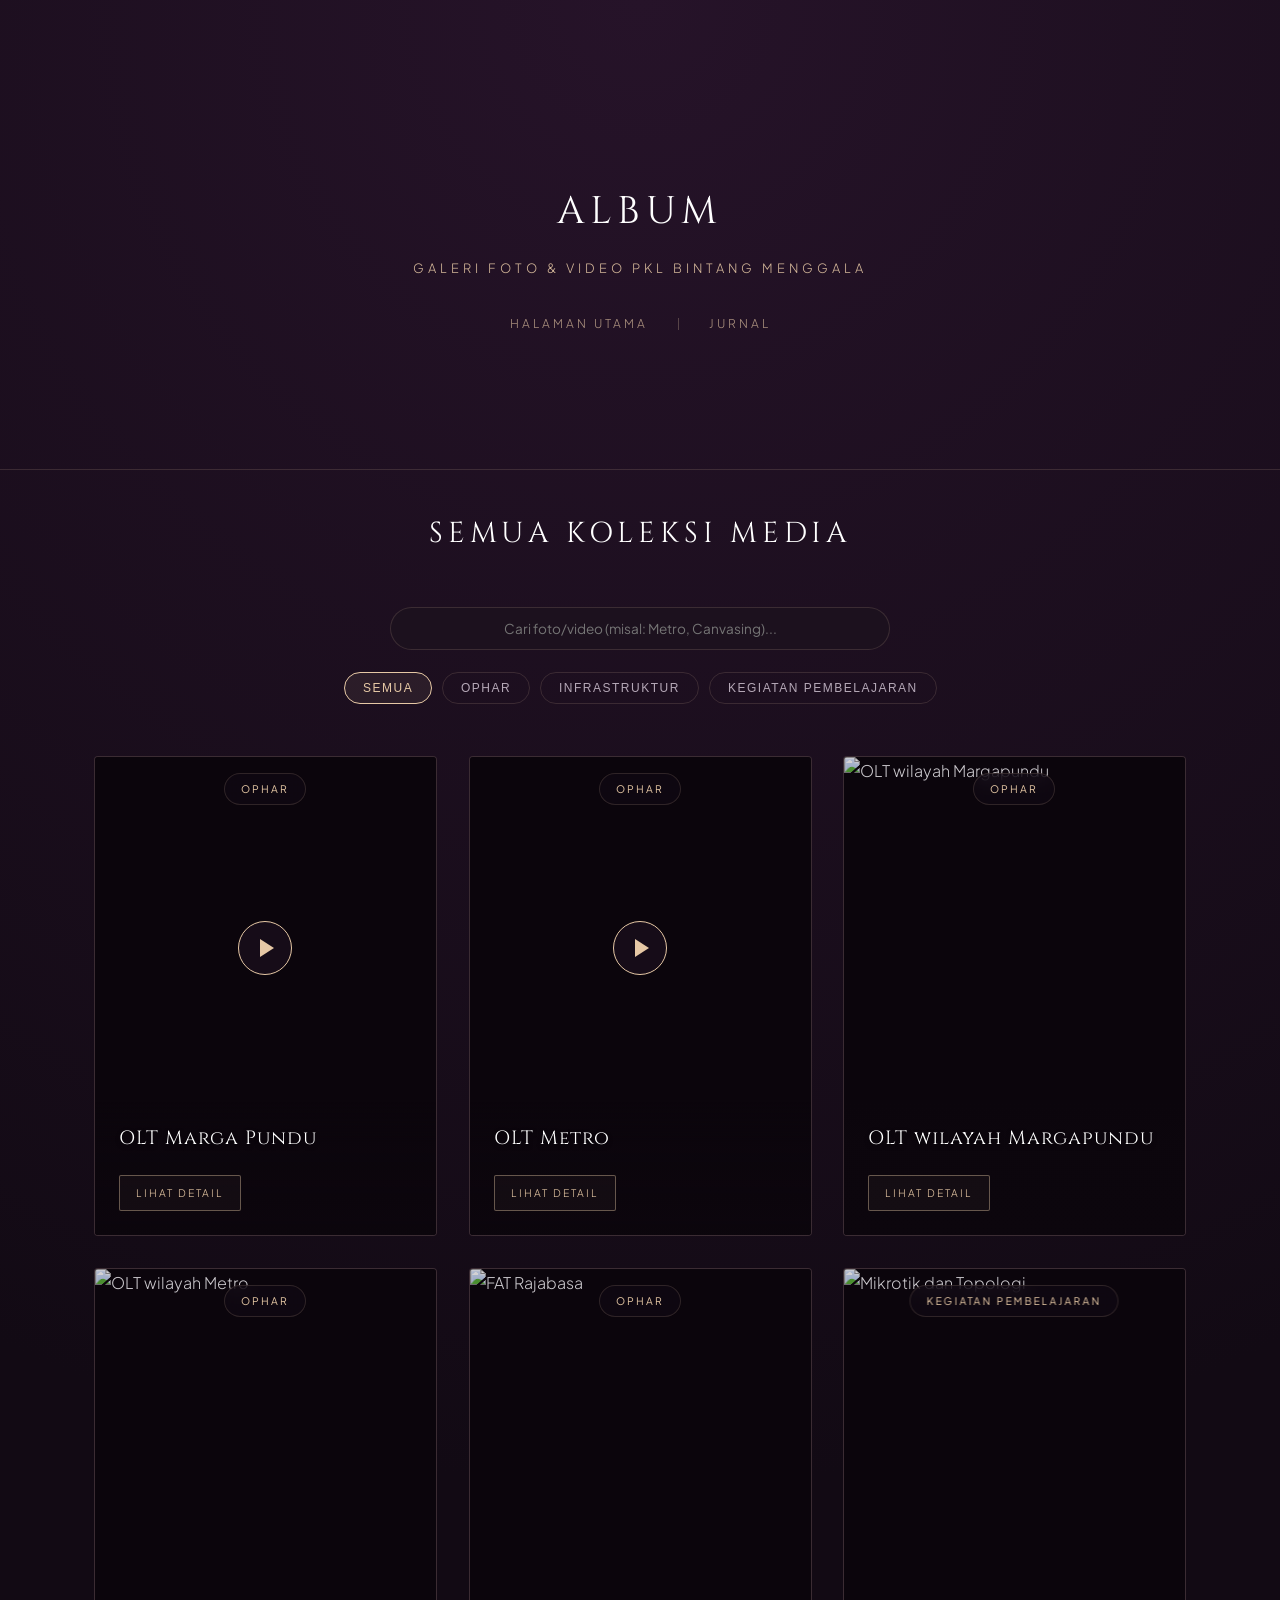
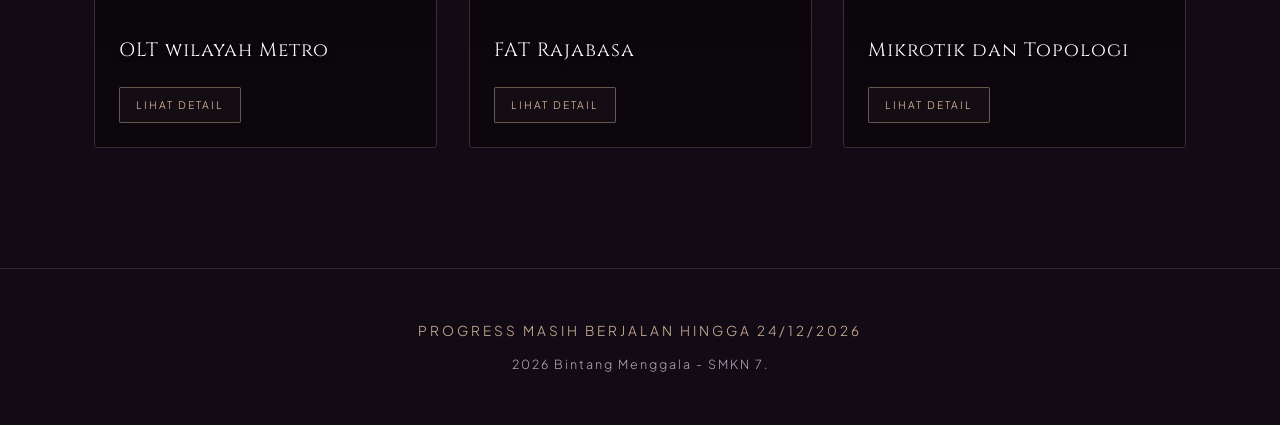
==== album.html @ e7d571f0 "Add files via upload" ====
<!DOCTYPE html>
<html lang="id">
<head>
    <meta charset="UTF-8">
    <meta name="viewport" content="width=device-width, initial-scale=1.0">
    <title>Album Dokumentasi - PKL Bintang Menggala 2026</title>

    <link rel="preconnect" href="https://fonts.googleapis.com">
    <link rel="preconnect" href="https://fonts.gstatic.com" crossorigin>
    <link href="https://fonts.googleapis.com/css2?family=Cinzel:wght@400&family=Plus+Jakarta+Sans:wght@300;400&display=swap" rel="stylesheet">
    
    <link rel="stylesheet" href="css/min/base.min.css">
    <link rel="stylesheet" href="css/min/intro.min.css">
    <link rel="stylesheet" href="css/min/layout.min.css">
    <link rel="stylesheet" href="css/min/profile.min.css">
    <link rel="stylesheet" href="css/min/purpose.min.css">
    <link rel="stylesheet" href="css/min/gallery.min.css">
    <link rel="stylesheet" href="css/min/lightbox.min.css">
    <link rel="stylesheet" href="css/min/jurnal.min.css">
    
    <script src="page-init.js"></script>
</head>
<body>

    <header>
        <div class="container">
            <h1>ALBUM</h1>
            <p>Galeri Foto & Video PKL Bintang Menggala</p>
            
            <nav class="header-nav" aria-label="Navigasi utama">
                <a href="index.html" class="btn-nav">Halaman Utama</a>
                <span class="nav-divider" aria-hidden="true"></span>
                <a href="jurnal.html" class="btn-nav">Jurnal</a>
            </nav>
        </div>
    </header>

    <main class="container">
        <section class="gallery-section">
            <h2 class="section-title">Semua Koleksi Media</h2>

            <div class="gallery-controls">
                <div class="search-container">
                    <input type="text" id="search-input" class="search-input" placeholder="Cari foto/video (misal: Metro, Canvasing)...">
                </div>
                <div class="filter-buttons">
                    <button class="filter-btn active" data-filter="all">Semua</button>
                    <button class="filter-btn" data-filter="OPHAR">OPHAR</button>
                    <button class="filter-btn" data-filter="Infrastruktur">Infrastruktur</button>
                    <button class="filter-btn" data-filter="Kegiatan pembelajaran">Kegiatan pembelajaran</button>
                </div>
            </div>

            <div class="gallery-grid" id="album-grid"></div>
        </section>
    </main>

    <div id="lightbox" class="lightbox-overlay">
        <div class="lightbox-container">
            <span id="lightbox-close" class="lightbox-close">&times;</span>
            <img id="lightbox-img" class="lightbox-img" src="" alt="Fullscreen Image">
            <div class="lightbox-caption">
                <h3 id="lightbox-title"></h3>
                <p id="lightbox-desc"></p>
            </div>
        </div>
    </div>

    <footer>
        <p class="footer-progress">Progress masih berjalan hingga 24/12/2026</p>
        <p>2026 Bintang Menggala - SMKN 7.</p>
    </footer>

    <script src="data-album.js"></script>
    <script src="script.js"></script>
</body>
</html>
---- css/min/base.min.css ----
:root{--bg-dark:#120a14;--bg-card:#1c111e;--bg-card-hover:#241627;--accent-gold:#e6c8a5;--accent-gold-muted:rgba(230,200,165,0.4);--border-gold:rgba(230,200,165,0.15);--text-light:#f5f3f7;--text-muted:#b5a8b7;--ease-luxury:cubic-bezier(0.22,1,0.36,1);--ease-luxury-out:cubic-bezier(0.16,1,0.3,1);--dur-fast:0.45s;--dur-base:0.6s;--dur-slow:0.85s;--dur-detail:0.75s;--ease-detail:cubic-bezier(0.65,0,0.35,1)}*{margin:0;padding:0;box-sizing:border-box}@media (min-width:769px){body{cursor:url('data:image/svg+xml;utf8,<svg xmlns="http://www.w3.org/2000/svg" width="20" height="20" viewBox="0 0 20 20"><circle cx="10" cy="10" r="7" fill="none" stroke="%23e6c8a5" stroke-width="1.5"/></svg>') 10 10,auto}a,button,.card,.img-container,.audio-control,.lightbox-close,.filter-btn,.btn-nav{cursor:url('data:image/svg+xml;utf8,<svg xmlns="http://www.w3.org/2000/svg" width="26" height="26" viewBox="0 0 26 26"><circle cx="13" cy="13" r="10" fill="none" stroke="%23e6c8a5" stroke-width="2"/></svg>') 13 13,pointer !important}}html{background-color:var(--bg-dark)}body{font-family:'Plus Jakarta Sans',sans-serif;font-weight:300;background-color:var(--bg-dark);color:var(--text-light);line-height:1.7;overflow-x:hidden;background-image:radial-gradient(circle at 50% 0%,#261329 0%,var(--bg-dark) 70%);opacity:1;transition:opacity 0.48s var(--ease-luxury)}html.from-transition body{opacity:0}html.from-transition body.page-enter-active{opacity:1}body.page-exit{opacity:0;pointer-events:none}@media (prefers-reduced-motion:reduce){body{transition:none !important}html.from-transition body,html.from-transition body.page-enter-active,body.page-exit{opacity:1 !important;transition:none !important}}
---- css/min/intro.min.css ----
html.intro-done #intro-screen{display:none !important}#intro-screen{position:fixed;top:0;left:0;width:100vw;height:100vh;background-color:#0c060d;z-index:99999;display:flex;flex-direction:column;justify-content:center;align-items:center;text-align:center;transition:opacity 0.8s ease,visibility 0.8s ease;pointer-events:auto}#intro-screen.fade-out{opacity:0;visibility:hidden;pointer-events:none}.intro-title{font-family:'Cinzel',serif;font-weight:400;font-size:2.3rem;letter-spacing:8px;color:var(--text-light);text-transform:uppercase;margin-bottom:12px;background:linear-gradient(180deg,#ffffff 0%,var(--accent-gold) 100%);-webkit-background-clip:text;-webkit-text-fill-color:transparent}.intro-subtitle{font-size:0.8rem;letter-spacing:6px;color:var(--accent-gold);text-transform:uppercase;margin-bottom:40px;font-weight:300;opacity:0.85}.btn-enter{background:transparent;border:1px solid var(--accent-gold-muted);color:var(--text-light);padding:14px 40px;font-size:0.75rem;letter-spacing:4px;text-transform:uppercase;border-radius:2px;transition:border-color var(--dur-base) var(--ease-luxury),background-color var(--dur-base) var(--ease-luxury),letter-spacing var(--dur-slow) var(--ease-luxury);outline:none;font-weight:300}.btn-enter:hover{border-color:var(--accent-gold);background:rgba(230,200,165,0.08);letter-spacing:5px}@media (max-width:768px){.intro-title{font-size:1.6rem;letter-spacing:4px}}
---- css/min/layout.min.css ----
.container{max-width:1140px;margin:0 auto;padding:0 24px}header{position:relative;overflow:hidden;isolation:isolate;display:flex;flex-direction:column;justify-content:center;align-items:center;padding:100px 0 50px;text-align:center;border-bottom:1px solid var(--border-gold)}@media (min-width:769px){header{min-height:470px}}@media (max-width:768px){header{min-height:380px}}header > .container{position:relative;z-index:2}.header-slideshow{position:absolute;inset:0;z-index:0;overflow:hidden;background-color:var(--bg-dark)}.header-slideshow::after{content:"";position:absolute;inset:0;z-index:1;background:linear-gradient(180deg,rgba(18,10,20,0.55) 0%,rgba(18,10,20,0.82) 100%)}.header-slide{position:absolute;inset:0;background-size:cover;background-position:center;background-repeat:no-repeat;opacity:0;will-change:opacity;animation:headerSlideFade 15s infinite;animation-timing-function:var(--ease-luxury)}.header-slide:nth-child(1){background-image:url("https://res.cloudinary.com/buklippb/image/upload/f_auto,q_auto,dpr_auto,w_800/v1785565341/IMG_20260801_131647_jsdqy0.jpg");background-position:center 25%;animation-delay:0s}.header-slide:nth-child(2){background-image:url("https://res.cloudinary.com/buklippb/image/upload/f_auto,q_auto,dpr_auto,w_800/v1785565337/IMG_20260801_131805_jjsknk.jpg");background-position:center 62%;animation-delay:5s}.header-slide:nth-child(3){background-image:url("https://res.cloudinary.com/buklippb/image/upload/f_auto,q_auto,dpr_auto,w_800/v1785565339/IMG_20260801_131730_ayhxe6.jpg");background-position:center 42%;animation-delay:10s}@media (min-width:769px){.header-slide:nth-child(1){background-image:url("https://res.cloudinary.com/buklippb/image/upload/f_auto,q_auto,dpr_auto,w_1920/v1785565341/IMG_20260801_131647_jsdqy0.jpg")}.header-slide:nth-child(2){background-image:url("https://res.cloudinary.com/buklippb/image/upload/f_auto,q_auto,dpr_auto,w_1920/v1785565337/IMG_20260801_131805_jjsknk.jpg")}.header-slide:nth-child(3){background-image:url("https://res.cloudinary.com/buklippb/image/upload/f_auto,q_auto,dpr_auto,w_1920/v1785565339/IMG_20260801_131730_ayhxe6.jpg")}}@keyframes headerSlideFade{0%{opacity:0}8%{opacity:1}30%{opacity:1}38%{opacity:0}100%{opacity:0}}@media (prefers-reduced-motion:reduce){.header-slide{animation:none;opacity:0}.header-slide:nth-child(1){opacity:1}}header h1{font-family:'Cinzel',serif;font-weight:400;font-size:2.4rem;letter-spacing:6px;color:#ffffff}header p{color:var(--accent-gold);letter-spacing:4px;font-size:0.8rem;margin-top:14px;text-transform:uppercase;font-weight:300;opacity:0.9}.header-nav{display:flex;justify-content:center;align-items:center;gap:0;margin-top:28px;flex-wrap:nowrap}.nav-divider{display:block;width:1px;height:12px;background:var(--accent-gold);opacity:0.28;margin:0 28px;flex-shrink:0}.btn-nav{display:inline-flex;align-items:center;justify-content:center;color:var(--accent-gold);border:none;background:transparent;padding:6px 2px;border-radius:0;text-decoration:none;font-size:0.75rem;letter-spacing:3px;text-transform:uppercase;font-weight:300;opacity:0.7;transition:opacity var(--dur-base) var(--ease-luxury),letter-spacing var(--dur-slow) var(--ease-luxury),color var(--dur-base) var(--ease-luxury);box-shadow:none;backdrop-filter:none}.btn-nav:hover,.btn-nav:focus-visible{opacity:1;letter-spacing:3.5px;color:var(--accent-gold);background:transparent;box-shadow:none;transform:none}footer{text-align:center;padding:50px 0;border-top:1px solid var(--border-gold);color:var(--text-muted);font-size:0.78rem;letter-spacing:2px;font-weight:300}.footer-progress{color:var(--accent-gold);font-size:0.85rem;letter-spacing:3px;text-transform:uppercase;margin-bottom:12px;opacity:0.9}@media (max-width:768px){header h1{font-size:1.8rem}.header-nav{flex-wrap:wrap;row-gap:14px}.nav-divider{margin:0 18px;height:11px}.btn-nav{letter-spacing:2.5px;font-size:0.72rem}}
---- css/min/profile.min.css ----
.profile-section{padding:90px 0 40px}.profile-card{max-width:900px;margin:0 auto}.profile-card::before{content:'';display:block;width:40px;height:1px;background:var(--accent-gold);margin-bottom:26px}.profile-card h2{font-family:'Cinzel',serif;font-weight:400;color:var(--accent-gold);margin-bottom:22px;font-size:1.05rem;letter-spacing:4px;text-transform:uppercase;text-align:left}.profile-card p{font-size:0.95rem;color:var(--text-light);line-height:1.9;font-weight:300;text-align:left;max-width:700px;margin:0}.info-grid{display:grid;grid-template-columns:repeat(3,1fr);gap:0;margin-top:60px;text-align:left;align-items:start}.info-item{padding:0 36px;border-left:1px solid var(--border-gold)}.info-item:first-child{padding-left:0;border-left:none}.info-item h4{color:var(--text-muted);font-size:0.68rem;text-transform:uppercase;letter-spacing:2.5px;font-weight:400;margin-bottom:10px;opacity:0.85}.info-item p{color:#ffffff;font-weight:300;font-size:0.92rem;line-height:1.55;letter-spacing:0.2px}@media (max-width:768px){.profile-card{padding:0}.profile-section{padding:60px 0 30px}.info-grid{grid-template-columns:1fr;gap:26px;margin-top:44px}.info-item{padding:24px 0 0;border-left:none;border-top:1px solid var(--border-gold)}.info-item:first-child{padding-top:0;border-top:none}}
---- css/min/purpose.min.css ----
.purpose-section{padding:20px 0 90px}.purpose-cinematic{display:flex;flex-direction:column;gap:0;max-width:820px;margin:0 auto}.purpose-block{display:grid;grid-template-columns:72px 1fr;gap:28px;padding:46px 0;opacity:0;transform:translateY(18px);transition:opacity var(--dur-slow) var(--ease-luxury),transform var(--dur-slow) var(--ease-luxury)}.purpose-block:last-child{padding-bottom:8px}.purpose-block.is-visible{opacity:1;transform:translateY(0)}.purpose-block:nth-child(2).is-visible{transition-delay:0.12s}.purpose-meta{display:flex;flex-direction:column;align-items:flex-start;gap:14px;padding-top:6px}.purpose-label{font-family:'Cinzel',serif;font-size:0.72rem;letter-spacing:3px;color:var(--accent-gold);opacity:0.7;font-weight:400}.purpose-line{flex:1;width:1px;min-height:28px;background:linear-gradient(180deg,var(--accent-gold-muted) 0%,transparent 100%)}.purpose-body{display:flex;flex-wrap:wrap;align-items:center;justify-content:space-between;column-gap:24px}.purpose-heading{flex:1 1 auto;font-family:'Cinzel',serif;font-weight:400;font-size:1.35rem;letter-spacing:3px;text-transform:uppercase;color:var(--accent-gold);margin:0;line-height:1.35;text-align:left}.purpose-detail{order:2;flex-shrink:0;display:inline-flex;align-items:center;gap:10px;background:transparent;border:none;padding:0;margin:0;font-family:inherit;font-size:0.65rem;letter-spacing:2.5px;text-transform:uppercase;color:var(--accent-gold);opacity:0.55;cursor:pointer;outline:none;transition:opacity var(--dur-base) var(--ease-luxury),letter-spacing var(--dur-slow) var(--ease-luxury)}.purpose-detail:hover,.purpose-detail:focus-visible{opacity:0.95;letter-spacing:3px}.purpose-detail-icon{display:inline-block;width:10px;height:10px;border-right:1px solid var(--accent-gold);border-bottom:1px solid var(--accent-gold);transform:rotate(45deg);transition:transform var(--dur-base) var(--ease-luxury);margin-top:-3px}.purpose-block.is-open .purpose-detail{opacity:0.85}.purpose-block.is-open .purpose-detail-icon{transform:rotate(-135deg);margin-top:2px}.purpose-content{flex-basis:100%;order:3;display:grid;grid-template-rows:0fr;opacity:0;margin-top:0;transition:grid-template-rows var(--dur-detail) var(--ease-detail),opacity var(--dur-detail) var(--ease-detail),margin-top var(--dur-detail) var(--ease-detail)}.purpose-content > *{overflow:hidden}.purpose-block.is-open .purpose-content{grid-template-rows:1fr;opacity:1;margin-top:22px}.purpose-list{list-style:none;display:flex;flex-direction:column;gap:22px}.purpose-list li{display:grid;grid-template-columns:36px 1fr;gap:16px;align-items:start}.purpose-num{font-family:'Cinzel',serif;font-size:0.78rem;letter-spacing:1px;color:var(--accent-gold);opacity:0.55;padding-top:3px;font-weight:400}.purpose-list p{font-size:0.92rem;color:var(--text-light);line-height:1.8;font-weight:300;margin:0;text-align:left}@media (max-width:600px){.purpose-block{grid-template-columns:48px 1fr;gap:18px;padding:38px 0}.purpose-heading{font-size:1.15rem;letter-spacing:2px}.purpose-body{column-gap:14px}.purpose-list li{grid-template-columns:28px 1fr;gap:12px}.purpose-num{font-size:0.7rem}.purpose-list p{font-size:0.88rem}}
---- css/min/gallery.min.css ----
/* Gallery Controls & Search */
.gallery-controls {
    display: flex;
    flex-direction: column;
    align-items: center;
    gap: 22px;
    margin-bottom: 52px;
}

.search-container {
    width: 100%;
    max-width: 500px;
}

.search-input {
    width: 100%;
    padding: 12px 20px;
    background: var(--bg-card);
    border: 1px solid var(--border-gold);
    border-radius: 30px;
    color: var(--text-light);
    font-family: inherit;
    font-size: 0.85rem;
    outline: none;
    transition: border-color var(--dur-base) var(--ease-luxury), box-shadow var(--dur-base) var(--ease-luxury);
    text-align: center;
}

.search-input:focus {
    border-color: var(--accent-gold);
    box-shadow: 0 0 15px rgba(230, 200, 165, 0.2);
}

.filter-buttons {
    display: flex;
    flex-wrap: wrap;
    justify-content: center;
    gap: 10px;
}

.filter-btn {
    background: transparent;
    border: 1px solid var(--border-gold);
    color: var(--text-muted);
    padding: 8px 18px;
    border-radius: 20px;
    font-size: 0.75rem;
    letter-spacing: 1.5px;
    text-transform: uppercase;
    transition: border-color var(--dur-fast) var(--ease-luxury), color var(--dur-fast) var(--ease-luxury), background-color var(--dur-fast) var(--ease-luxury), transform var(--dur-fast) var(--ease-luxury);
    outline: none;
    will-change: transform;
}

.filter-btn:hover, .filter-btn.active {
    border-color: var(--accent-gold);
    color: var(--accent-gold);
    background: rgba(230, 200, 165, 0.08);
}

/* Disney 12: Squash & Stretch / Anticipation */
.filter-btn:active {
    transform: scale(0.95);
}

.gallery-section {
    padding: 40px 0 120px;
}

.section-title {
    font-family: 'Cinzel', serif;
    font-weight: 400;
    text-align: center;
    font-size: 1.8rem;
    margin-bottom: 48px;
    letter-spacing: 5px;
    color: #ffffff;
    text-transform: uppercase;
}

/* Grid & Layout Galeri - Optimized with GPU Containment */
.gallery-grid {
    display: grid;
    grid-template-columns: repeat(auto-fill, minmax(min(100%, 310px), 1fr));
    gap: 32px;
    align-items: stretch;
    justify-content: center;
}

/* Base Card Style Khusus Galeri Feature Card (Bentley Style) */
.gallery-grid .card {
    position: relative;
    background: var(--bg-card);
    border: 1px solid var(--border-gold);
    border-radius: 4px;
    overflow: hidden;
    height: 480px;
    display: flex;
    flex-direction: column;
    justify-content: flex-end;
    contain: layout style paint; /* Lighthouse Performance Optimization */
    transition: border-color var(--dur-base) var(--ease-luxury), transform var(--dur-slow) var(--ease-luxury), box-shadow var(--dur-slow) var(--ease-luxury);
    will-change: transform;
}

/* Hover Disney 12: Slow In and Slow Out */
.gallery-grid .card:hover {
    transform: translateY(-6px);
    border-color: rgba(230, 200, 165, 0.5);
    box-shadow: 0 16px 36px rgba(0, 0, 0, 0.6);
}

.reveal-card.is-hidden {
    display: none !important;
}

/* Background Media (Image / Video Container) */
.gallery-grid .img-container, 
.gallery-grid .video-container {
    position: absolute;
    inset: 0;
    width: 100%;
    height: 100%;
    z-index: 0;
    background: #0b050c;
    overflow: hidden;
}

.gallery-grid .img-container img, 
.gallery-grid .video-container video {
    width: 100%;
    height: 100%;
    object-fit: cover;
    object-position: center;
    opacity: 0.82;
    transition: transform var(--dur-slow) var(--ease-luxury), opacity var(--dur-base) var(--ease-luxury);
    will-change: transform;
}

/* Disney 12: Appeal & Subtle Zoom */
.gallery-grid .card:hover .img-container img, 
.gallery-grid .card:hover .video-container video {
    transform: scale(1.05);
    opacity: 0.95;
}

/* Tag Melayang di Atas (Top Center Pill Badge - Style Bentley) */
.gallery-grid .card-tag {
    position: absolute;
    top: 16px;
    left: 50%;
    transform: translateX(-50%);
    z-index: 3;
    padding: 6px 16px;
    background: rgba(18, 10, 20, 0.65);
    backdrop-filter: blur(8px);
    -webkit-backdrop-filter: blur(8px);
    border: 1px solid var(--border-gold);
    border-radius: 20px;
    font-size: 0.65rem;
    text-transform: uppercase;
    letter-spacing: 2px;
    color: var(--accent-gold);
    font-weight: 400;
    white-space: nowrap;
    pointer-events: none;
    transition: border-color var(--dur-base) var(--ease-luxury), background-color var(--dur-base) var(--ease-luxury);
}

.gallery-grid .card:hover .card-tag {
    border-color: var(--accent-gold);
    background: rgba(18, 10, 20, 0.85);
}

/* Overlay Gradient Bawah untuk Keterbacaan Teks Galeri */
.gallery-grid .card-content {
    position: relative;
    z-index: 2;
    padding: 24px;
    background: linear-gradient(180deg, transparent 0%, rgba(12, 6, 13, 0.7) 30%, rgba(12, 6, 13, 0.95) 100%);
    cursor: pointer;
    transition: background var(--dur-base) var(--ease-luxury);
}

.gallery-grid .card-title {
    font-family: 'Cinzel', serif;
    font-weight: 400;
    font-size: 1.2rem;
    color: #ffffff;
    margin-bottom: 8px;
    letter-spacing: 1px;
    line-height: 1.3;
    text-shadow: 0 2px 4px rgba(0,0,0,0.5);
}

/* Disney 12: Staging & Follow Through pada Expand Deskripsi */
.gallery-grid .card-desc {
    display: grid;
    grid-template-rows: 0fr;
    opacity: 0;
    margin-top: 0;
    transition: grid-template-rows var(--dur-detail) var(--ease-detail), opacity var(--dur-detail) var(--ease-detail), margin-top var(--dur-detail) var(--ease-detail);
}

.gallery-grid .card-desc > * {
    overflow: hidden;
}

.gallery-grid .card.is-expanded .card-desc {
    grid-template-rows: 1fr;
    opacity: 0.9;
    margin-top: 8px;
}

.gallery-grid .card-desc span {
    font-size: 0.82rem;
    color: var(--text-muted);
    line-height: 1.6;
    font-weight: 300;
    display: block;
}

/* Tombol Aksi di Bawah Card (Bentley "READ STORY" Button) */
.gallery-grid .card-content::after {
    content: "LIHAT DETAIL";
    display: inline-block;
    margin-top: 16px;
    padding: 8px 16px;
    border: 1px solid var(--accent-gold-muted);
    font-size: 0.65rem;
    letter-spacing: 2px;
    text-transform: uppercase;
    color: var(--accent-gold);
    background: rgba(230, 200, 165, 0.04);
    border-radius: 2px;
    transition: border-color var(--dur-fast) var(--ease-luxury), background var(--dur-fast) var(--ease-luxury), color var(--dur-fast) var(--ease-luxury), transform var(--dur-fast) var(--ease-luxury);
}

.gallery-grid .card:hover .card-content::after {
    border-color: var(--accent-gold);
    background: rgba(230, 200, 165, 0.12);
    color: #ffffff;
}

.gallery-grid .card.is-expanded .card-content::after {
    content: "TUTUP DETAIL";
    border-color: var(--accent-gold);
}

/* Play Button Video Overlays */
.custom-play-btn {
    position: absolute;
    top: 40%;
    left: 50%;
    transform: translate(-50%, -50%);
    width: 54px;
    height: 54px;
    background: rgba(28, 17, 30, 0.7);
    border: 1px solid var(--accent-gold);
    border-radius: 50%;
    display: flex;
    justify-content: center;
    align-items: center;
    transition: transform var(--dur-base) var(--ease-luxury), background-color var(--dur-base) var(--ease-luxury), opacity var(--dur-base) var(--ease-luxury);
    z-index: 2;
    pointer-events: none;
}

.play-icon {
    width: 0;
    height: 0;
    border-top: 9px solid transparent;
    border-bottom: 9px solid transparent;
    border-left: 14px solid var(--accent-gold);
    margin-left: 3px;
}

.video-container:hover .custom-play-btn {
    transform: translate(-50%, -50%) scale(1.1);
    background: rgba(230, 200, 165, 0.25);
}

.video-container.playing .custom-play-btn {
    opacity: 0;
    pointer-events: none;
}

/* Reset Khusus Kartu Jurnal (Supaya Normal & Tidak Terpengaruh Style Bentley) */
.jurnal-card {
    position: relative;
    height: auto !important;
    display: block !important;
    justify-content: flex-start !important;
    background: var(--bg-card);
    border: 1px solid var(--border-gold);
    border-radius: 4px;
    padding: 0;
    overflow: visible;
}

.jurnal-card .card-content {
    position: relative;
    background: transparent !important;
    padding: 24px;
    cursor: default;
}

.jurnal-card .card-content::after {
    display: none !important;
}

/* Responsiveness Optimization */
@media (max-width: 768px) {
    .gallery-grid .card {
        height: 420px;
    }
    .gallery-grid {
        grid-template-columns: 1fr;
        gap: 24px;
    }
}
---- css/min/jurnal.min.css ----
.jurnal-empty{grid-column:1 / -1;text-align:center;color:var(--text-muted);font-size:0.9rem;padding:30px 0}
.jurnal-loader{grid-column:1 / -1;display:flex;flex-direction:column;width:100%;padding-top:10px}
.skeleton-card{pointer-events:none}
.skeleton-card::before{border-color:rgba(230,200,165,0.15) !important}
.skeleton-tag,.skeleton-title,.skeleton-desc{background:rgba(230,200,165,0.08);border-radius:3px;animation:skel-fade 2s ease-in-out infinite}
.skeleton-tag{width:35%;height:11px;margin-bottom:14px}
.skeleton-title{width:65%;height:20px;margin-bottom:12px}
.skeleton-desc{width:100%;height:13px;margin-bottom:8px}
.skeleton-desc.short{width:75%}
.skeleton-card:nth-child(2) .skeleton-tag,.skeleton-card:nth-child(2) .skeleton-title,.skeleton-card:nth-child(2) .skeleton-desc{animation-delay:0.3s}
.skeleton-card:nth-child(3) .skeleton-tag,.skeleton-card:nth-child(3) .skeleton-title,.skeleton-card:nth-child(3) .skeleton-desc{animation-delay:0.6s}
@keyframes skel-fade{0%,100%{opacity:0.25}50%{opacity:0.85}}
@media (prefers-reduced-motion:reduce){.skeleton-tag,.skeleton-title,.skeleton-desc{animation:none}}

/* Index line — dateline ringkas di atas timeline, meniru garis edisi surat kabar */
.jurnal-index{max-width:620px;margin:0 auto 52px;padding:18px 0;text-align:center;position:relative;border-top:1px solid var(--border-gold);border-bottom:1px solid var(--border-gold)}
.jurnal-index::before,.jurnal-index::after{content:'';position:absolute;left:8%;right:8%;height:1px;background:var(--border-gold);opacity:0.5}
.jurnal-index::before{top:-6px}
.jurnal-index::after{bottom:-6px}
.jurnal-index-edition{display:block;font-family:'Cinzel',serif;font-weight:400;font-size:0.72rem;letter-spacing:3px;color:var(--accent-gold);text-transform:uppercase;opacity:0.85;margin-bottom:6px}
.jurnal-index-range{display:block;font-size:0.75rem;color:var(--text-muted);letter-spacing:1.5px;font-weight:300}
.jurnal-index:empty{display:none}

.jurnal-timeline{position:relative;max-width:780px;margin:0 auto;display:flex;flex-direction:column}
.jurnal-timeline::before{content:'';position:absolute;top:6px;bottom:6px;left:9px;width:1px;background:linear-gradient(180deg,transparent,var(--border-gold) 6%,var(--border-gold) 94%,transparent)}
.jurnal-timeline .jurnal-empty{grid-column:unset;padding-left:42px;text-align:left}
.jurnal-card{position:relative;background:transparent;border:none;border-radius:0;padding:0 0 40px 42px}
.jurnal-card:last-child{padding-bottom:4px}

/* Penanda garis waktu berbentuk permata, mengacu pada bezel bezel arloji */
.jurnal-card::before{content:'';position:absolute;left:2px;top:7px;width:11px;height:11px;background:var(--bg-dark);border:1.5px solid var(--accent-gold);box-shadow:0 0 0 4px var(--bg-dark);transform:rotate(45deg);z-index:1;transition:background-color var(--dur-base) var(--ease-luxury)}
.jurnal-card:hover{transform:none;background:transparent}
.jurnal-card:hover::before{background:var(--accent-gold)}
.jurnal-card .card-content{padding:0;border-top:none}

/* Judul dengan garis bawah yang tumbuh saat hover — memberi umpan interaktif */
.jurnal-card .card-title{font-size:1.1rem;margin-bottom:4px;position:relative;display:inline-block}
.jurnal-card .card-title::after{content:'';position:absolute;left:0;bottom:-4px;width:0;height:1px;background:var(--accent-gold);transition:width var(--dur-slow) var(--ease-luxury)}
.jurnal-card:hover .card-title::after{width:100%}

/* Dateline: nomor folio · minggu · tanggal, dipisah garis vertikal tipis alih-alih titik tengah */
.jurnal-dateline{display:flex;align-items:center;flex-wrap:wrap;gap:12px;margin-bottom:14px}
.jurnal-folio{font-family:'Cinzel',serif;font-weight:400;font-size:0.68rem;letter-spacing:2px;color:var(--accent-gold);opacity:0.6}
.jurnal-rule{width:1px;height:10px;background:var(--border-gold);flex-shrink:0}
.jurnal-card .card-tag{margin-bottom:0;font-size:0.7rem;opacity:0.85}
.jurnal-date{font-size:0.7rem;letter-spacing:1.5px;color:var(--text-muted);text-transform:uppercase;font-weight:300}

/* Huruf kapital turun ala kolom koran, untuk membuka tiap catatan */
.jurnal-card .card-desc{max-width:600px;overflow:hidden}
.jurnal-dropcap{float:left;font-family:'Cinzel',serif;font-weight:400;font-size:1.1rem;line-height:1.5;padding:1px 1px 0 0;color:var(--accent-gold)}

/* Reveal bertahap saat discroll, mengikuti pola yang sama dengan blok Tujuan & Manfaat */
.jurnal-card.jurnal-reveal{opacity:0;transform:translateY(16px);transition:opacity var(--dur-slow) var(--ease-luxury),transform var(--dur-slow) var(--ease-luxury)}
.jurnal-card.jurnal-reveal.is-visible{opacity:1;transform:translateY(0)}
@media (prefers-reduced-motion:reduce){.jurnal-card.jurnal-reveal{opacity:1;transform:none;transition:none}}

@media (max-width:480px){
    .jurnal-card{padding-left:34px}
    .jurnal-timeline::before{left:7px}
    .jurnal-card::before{left:0}
    .jurnal-card.jurnal-feature::before{left:-4px}
    .jurnal-card.jurnal-feature .card-content{padding:24px 20px}
    .jurnal-card.jurnal-feature .card-title{font-size:1.25rem}
    .jurnal-dropcap{font-size:2.1rem}
    .jurnal-card.jurnal-feature .jurnal-dropcap{font-size:2.6rem}
    .jurnal-index{padding:16px 0;margin-bottom:40px}
}
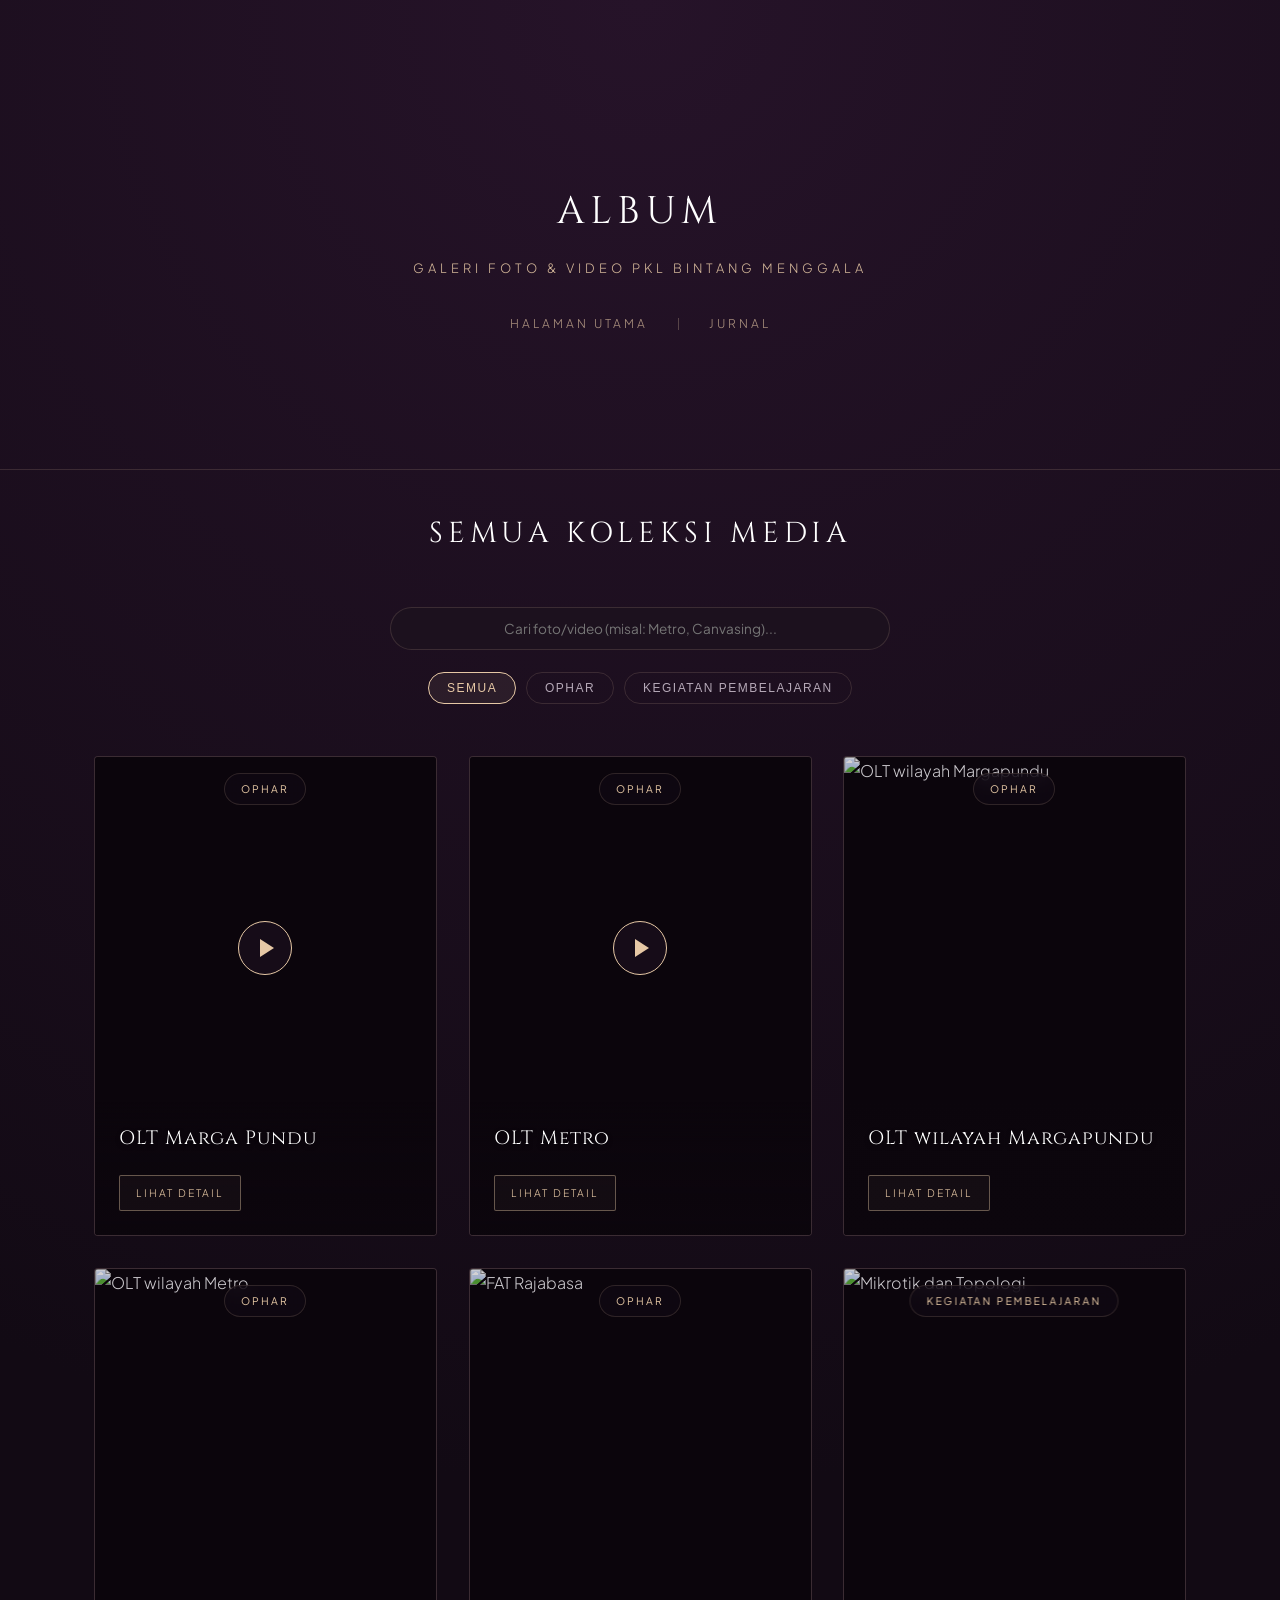
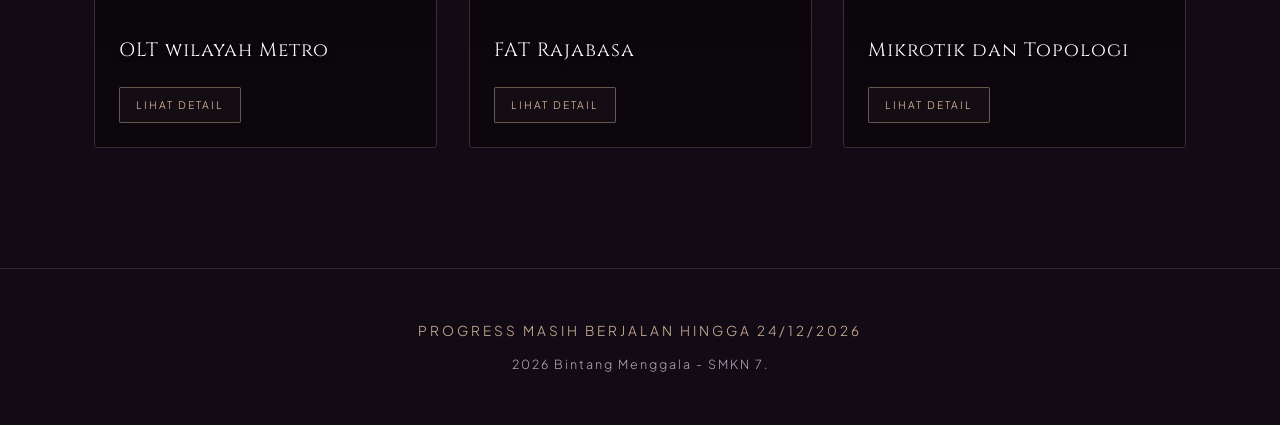
==== commit 64d58749: "Update album.html" ====
--- a/album.html
+++ b/album.html
@@ -46,7 +46,6 @@
                 <div class="filter-buttons">
                     <button class="filter-btn active" data-filter="all">Semua</button>
                     <button class="filter-btn" data-filter="OPHAR">OPHAR</button>
-                    <button class="filter-btn" data-filter="Infrastruktur">Infrastruktur</button>
                     <button class="filter-btn" data-filter="Kegiatan pembelajaran">Kegiatan pembelajaran</button>
                 </div>
             </div>
@@ -74,4 +73,4 @@
     <script src="data-album.js"></script>
     <script src="script.js"></script>
 </body>
-</html>+</html>
--- a/css/min/jurnal.min.css
+++ b/css/min/jurnal.min.css
@@ -45,10 +45,6 @@
 .jurnal-card .card-tag{margin-bottom:0;font-size:0.7rem;opacity:0.85}
 .jurnal-date{font-size:0.7rem;letter-spacing:1.5px;color:var(--text-muted);text-transform:uppercase;font-weight:300}
 
-/* Huruf kapital turun ala kolom koran, untuk membuka tiap catatan */
-.jurnal-card .card-desc{max-width:600px;overflow:hidden}
-.jurnal-dropcap{float:left;font-family:'Cinzel',serif;font-weight:400;font-size:1.1rem;line-height:1.5;padding:1px 1px 0 0;color:var(--accent-gold)}
-
 /* Reveal bertahap saat discroll, mengikuti pola yang sama dengan blok Tujuan & Manfaat */
 .jurnal-card.jurnal-reveal{opacity:0;transform:translateY(16px);transition:opacity var(--dur-slow) var(--ease-luxury),transform var(--dur-slow) var(--ease-luxury)}
 .jurnal-card.jurnal-reveal.is-visible{opacity:1;transform:translateY(0)}
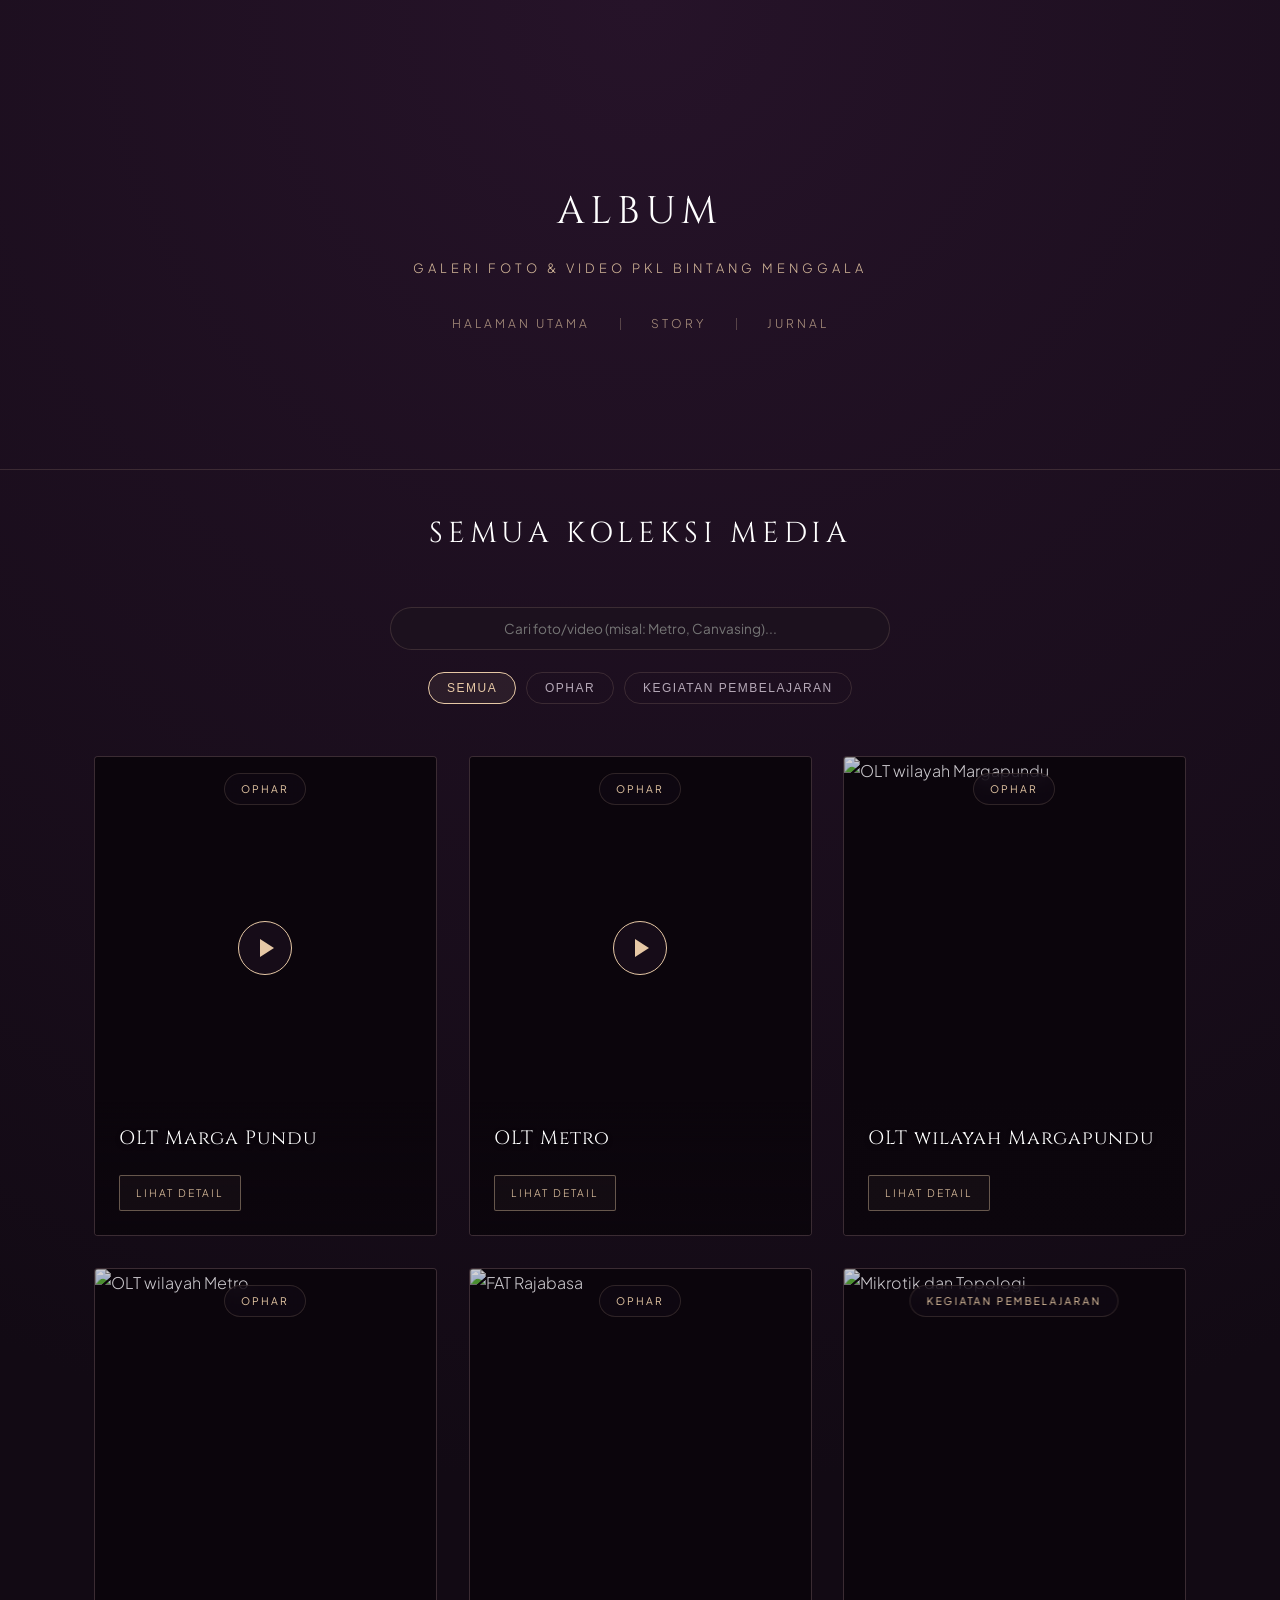
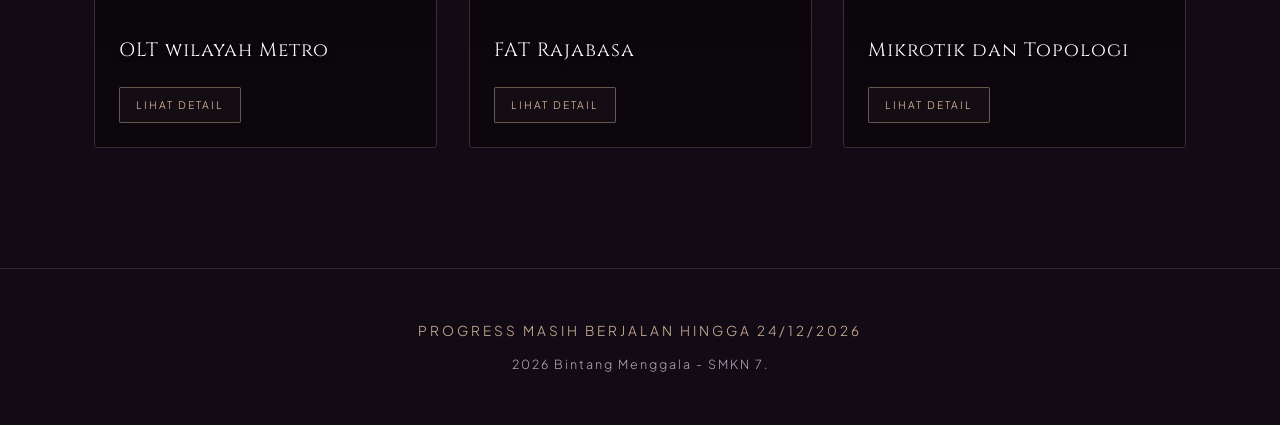
==== commit c37f592c: "Add files via upload" ====
--- a/album.html
+++ b/album.html
@@ -29,6 +29,8 @@
             
             <nav class="header-nav" aria-label="Navigasi utama">
                 <a href="index.html" class="btn-nav">Halaman Utama</a>
+                <span class="nav-divider" aria-hidden="true"></span>
+                <a href="story.html" class="btn-nav">Story</a>
                 <span class="nav-divider" aria-hidden="true"></span>
                 <a href="jurnal.html" class="btn-nav">Jurnal</a>
             </nav>
@@ -73,4 +75,4 @@
     <script src="data-album.js"></script>
     <script src="script.js"></script>
 </body>
-</html>
+</html>
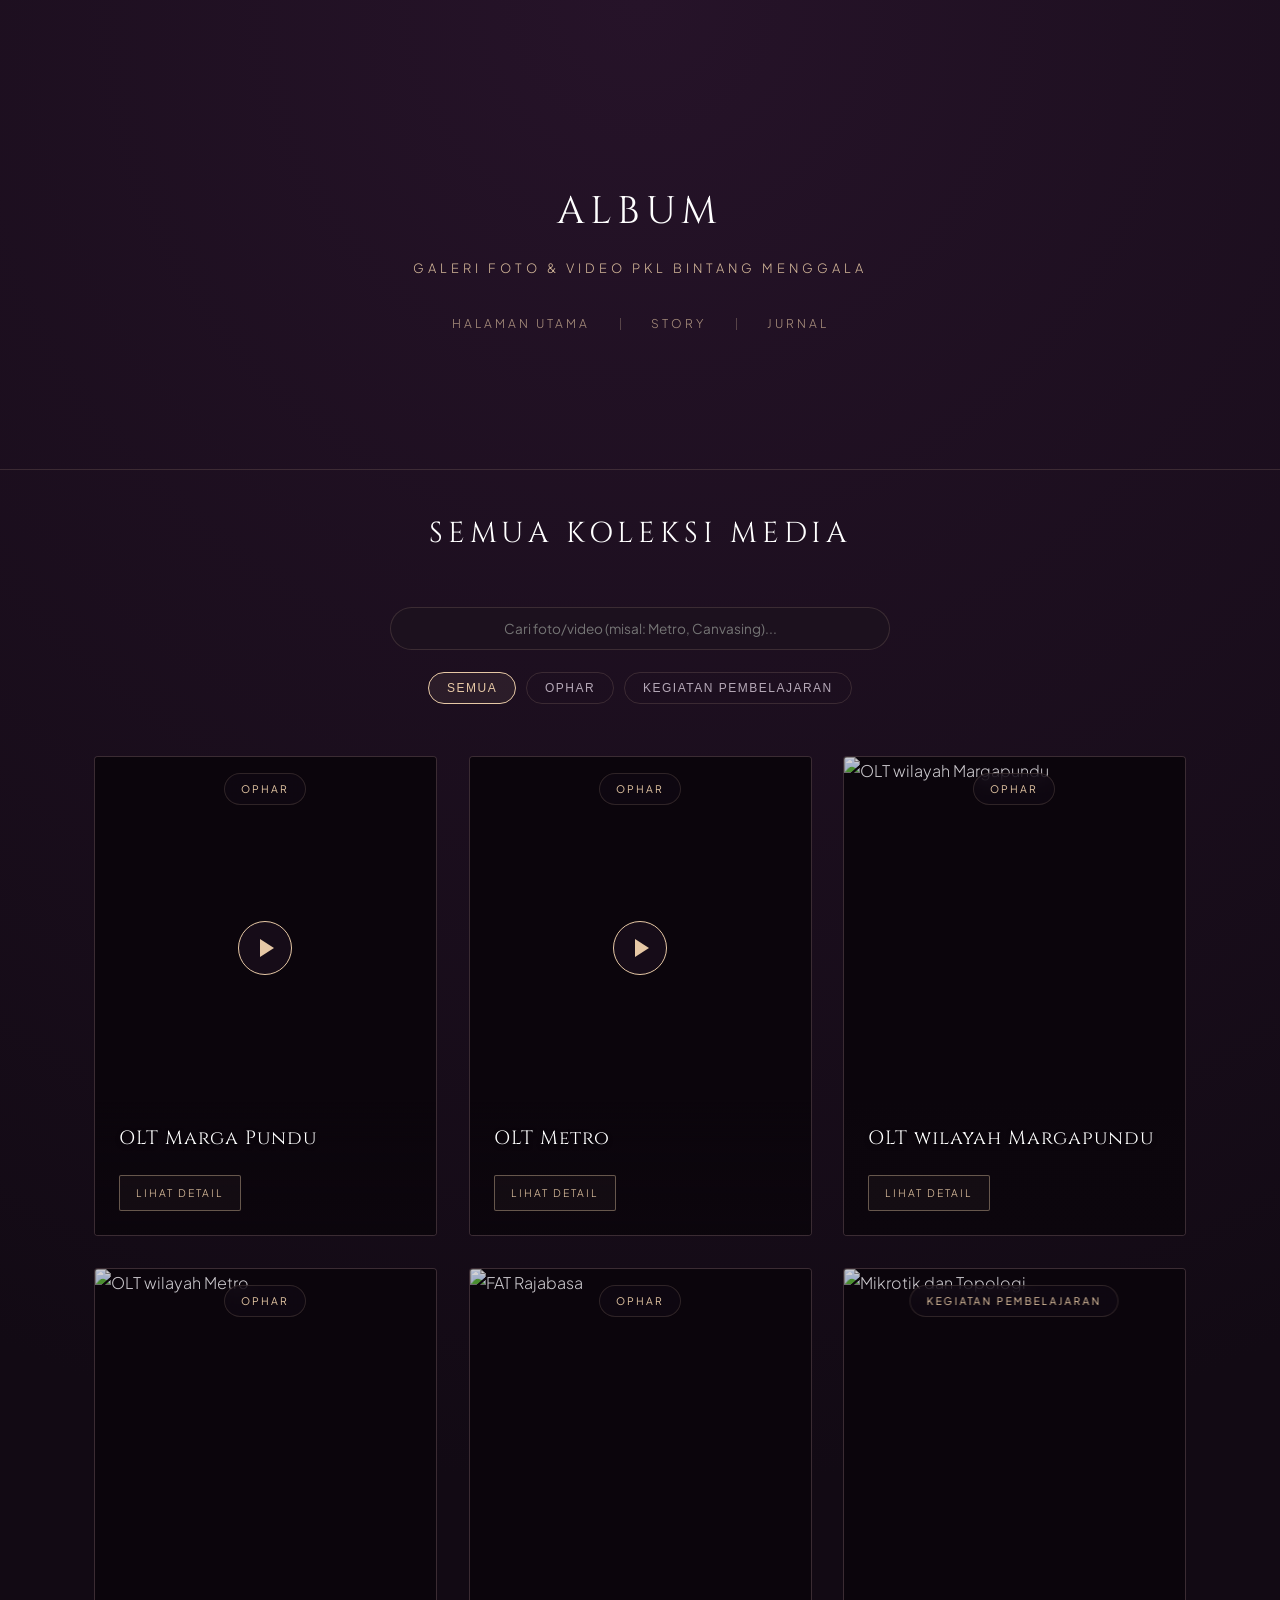
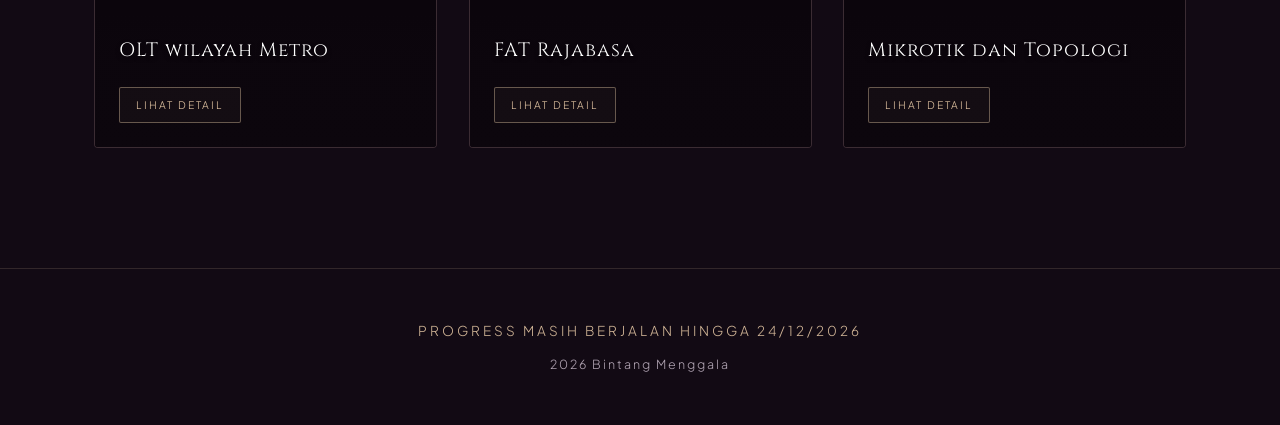
==== commit 7474e0a5: "Add files via upload" ====
--- a/album.html
+++ b/album.html
@@ -69,7 +69,7 @@
 
     <footer>
         <p class="footer-progress">Progress masih berjalan hingga 24/12/2026</p>
-        <p>2026 Bintang Menggala - SMKN 7.</p>
+        <p>2026 Bintang Menggala</p>
     </footer>
 
     <script src="data-album.js"></script>
--- a/css/min/intro.min.css
+++ b/css/min/intro.min.css
@@ -1 +1,50 @@
-html.intro-done #intro-screen{display:none !important}#intro-screen{position:fixed;top:0;left:0;width:100vw;height:100vh;background-color:#0c060d;z-index:99999;display:flex;flex-direction:column;justify-content:center;align-items:center;text-align:center;transition:opacity 0.8s ease,visibility 0.8s ease;pointer-events:auto}#intro-screen.fade-out{opacity:0;visibility:hidden;pointer-events:none}.intro-title{font-family:'Cinzel',serif;font-weight:400;font-size:2.3rem;letter-spacing:8px;color:var(--text-light);text-transform:uppercase;margin-bottom:12px;background:linear-gradient(180deg,#ffffff 0%,var(--accent-gold) 100%);-webkit-background-clip:text;-webkit-text-fill-color:transparent}.intro-subtitle{font-size:0.8rem;letter-spacing:6px;color:var(--accent-gold);text-transform:uppercase;margin-bottom:40px;font-weight:300;opacity:0.85}.btn-enter{background:transparent;border:1px solid var(--accent-gold-muted);color:var(--text-light);padding:14px 40px;font-size:0.75rem;letter-spacing:4px;text-transform:uppercase;border-radius:2px;transition:border-color var(--dur-base) var(--ease-luxury),background-color var(--dur-base) var(--ease-luxury),letter-spacing var(--dur-slow) var(--ease-luxury);outline:none;font-weight:300}.btn-enter:hover{border-color:var(--accent-gold);background:rgba(230,200,165,0.08);letter-spacing:5px}@media (max-width:768px){.intro-title{font-size:1.6rem;letter-spacing:4px}}+
+html.intro-done #intro-screen,
+body.intro-done #intro-screen {
+    display: none !important;
+}
+
+#intro-screen {
+    position: fixed;
+    top: 0;
+    left: 0;
+    width: 100vw;
+    height: 100vh;
+    background-color: var(--bg-dark, #120a14);
+    z-index: 99999;
+    display: flex;
+    justify-content: center;
+    align-items: center;
+    pointer-events: auto;
+}
+
+.intro-logo-screen.intro-active {
+    animation: introExactFade 2s linear forwards;
+}
+
+.css-logo-wrapper {
+    display: flex;
+    justify-content: center;
+    align-items: center;
+}
+
+.logo-base {
+    font-family: 'Cinzel', serif;
+    font-weight: 700;
+    font-size: clamp(7rem, 20vw, 11rem);
+    color: var(--accent-gold, #e6c8a5);
+    line-height: 1;
+}
+
+@keyframes introExactFade {
+    0% { opacity: 1; }
+    76.66% { opacity: 1; }
+    100% { opacity: 0; visibility: hidden; pointer-events: none; }
+}
+
+@media (prefers-reduced-motion: reduce) {
+    .intro-logo-screen { 
+        animation: none; 
+        display: none !important; 
+    }
+}
--- a/css/min/jurnal.min.css
+++ b/css/min/jurnal.min.css
@@ -12,7 +12,6 @@
 @keyframes skel-fade{0%,100%{opacity:0.25}50%{opacity:0.85}}
 @media (prefers-reduced-motion:reduce){.skeleton-tag,.skeleton-title,.skeleton-desc{animation:none}}
 
-/* Index line — dateline ringkas di atas timeline, meniru garis edisi surat kabar */
 .jurnal-index{max-width:620px;margin:0 auto 52px;padding:18px 0;text-align:center;position:relative;border-top:1px solid var(--border-gold);border-bottom:1px solid var(--border-gold)}
 .jurnal-index::before,.jurnal-index::after{content:'';position:absolute;left:8%;right:8%;height:1px;background:var(--border-gold);opacity:0.5}
 .jurnal-index::before{top:-6px}
@@ -20,32 +19,23 @@
 .jurnal-index-edition{display:block;font-family:'Cinzel',serif;font-weight:400;font-size:0.72rem;letter-spacing:3px;color:var(--accent-gold);text-transform:uppercase;opacity:0.85;margin-bottom:6px}
 .jurnal-index-range{display:block;font-size:0.75rem;color:var(--text-muted);letter-spacing:1.5px;font-weight:300}
 .jurnal-index:empty{display:none}
-
 .jurnal-timeline{position:relative;max-width:780px;margin:0 auto;display:flex;flex-direction:column}
 .jurnal-timeline::before{content:'';position:absolute;top:6px;bottom:6px;left:9px;width:1px;background:linear-gradient(180deg,transparent,var(--border-gold) 6%,var(--border-gold) 94%,transparent)}
 .jurnal-timeline .jurnal-empty{grid-column:unset;padding-left:42px;text-align:left}
 .jurnal-card{position:relative;background:transparent;border:none;border-radius:0;padding:0 0 40px 42px}
 .jurnal-card:last-child{padding-bottom:4px}
-
-/* Penanda garis waktu berbentuk permata, mengacu pada bezel bezel arloji */
-.jurnal-card::before{content:'';position:absolute;left:2px;top:7px;width:11px;height:11px;background:var(--bg-dark);border:1.5px solid var(--accent-gold);box-shadow:0 0 0 4px var(--bg-dark);transform:rotate(45deg);z-index:1;transition:background-color var(--dur-base) var(--ease-luxury)}
+.jurnal-card::before{content:'';position:absolute;left:2px;top:7px;width:11px;height:11px;background:var(--bg-dark);border:1.5px solid var(--accent-gold);border-radius:50%;box-shadow:0 0 0 4px var(--bg-dark);z-index:1;transition:background-color var(--dur-base) var(--ease-luxury)}
 .jurnal-card:hover{transform:none;background:transparent}
 .jurnal-card:hover::before{background:var(--accent-gold)}
 .jurnal-card .card-content{padding:0;border-top:none}
-
-/* Judul dengan garis bawah yang tumbuh saat hover — memberi umpan interaktif */
 .jurnal-card .card-title{font-size:1.1rem;margin-bottom:4px;position:relative;display:inline-block}
 .jurnal-card .card-title::after{content:'';position:absolute;left:0;bottom:-4px;width:0;height:1px;background:var(--accent-gold);transition:width var(--dur-slow) var(--ease-luxury)}
 .jurnal-card:hover .card-title::after{width:100%}
-
-/* Dateline: nomor folio · minggu · tanggal, dipisah garis vertikal tipis alih-alih titik tengah */
 .jurnal-dateline{display:flex;align-items:center;flex-wrap:wrap;gap:12px;margin-bottom:14px}
 .jurnal-folio{font-family:'Cinzel',serif;font-weight:400;font-size:0.68rem;letter-spacing:2px;color:var(--accent-gold);opacity:0.6}
 .jurnal-rule{width:1px;height:10px;background:var(--border-gold);flex-shrink:0}
 .jurnal-card .card-tag{margin-bottom:0;font-size:0.7rem;opacity:0.85}
 .jurnal-date{font-size:0.7rem;letter-spacing:1.5px;color:var(--text-muted);text-transform:uppercase;font-weight:300}
-
-/* Reveal bertahap saat discroll, mengikuti pola yang sama dengan blok Tujuan & Manfaat */
 .jurnal-card.jurnal-reveal{opacity:0;transform:translateY(16px);transition:opacity var(--dur-slow) var(--ease-luxury),transform var(--dur-slow) var(--ease-luxury)}
 .jurnal-card.jurnal-reveal.is-visible{opacity:1;transform:translateY(0)}
 @media (prefers-reduced-motion:reduce){.jurnal-card.jurnal-reveal{opacity:1;transform:none;transition:none}}
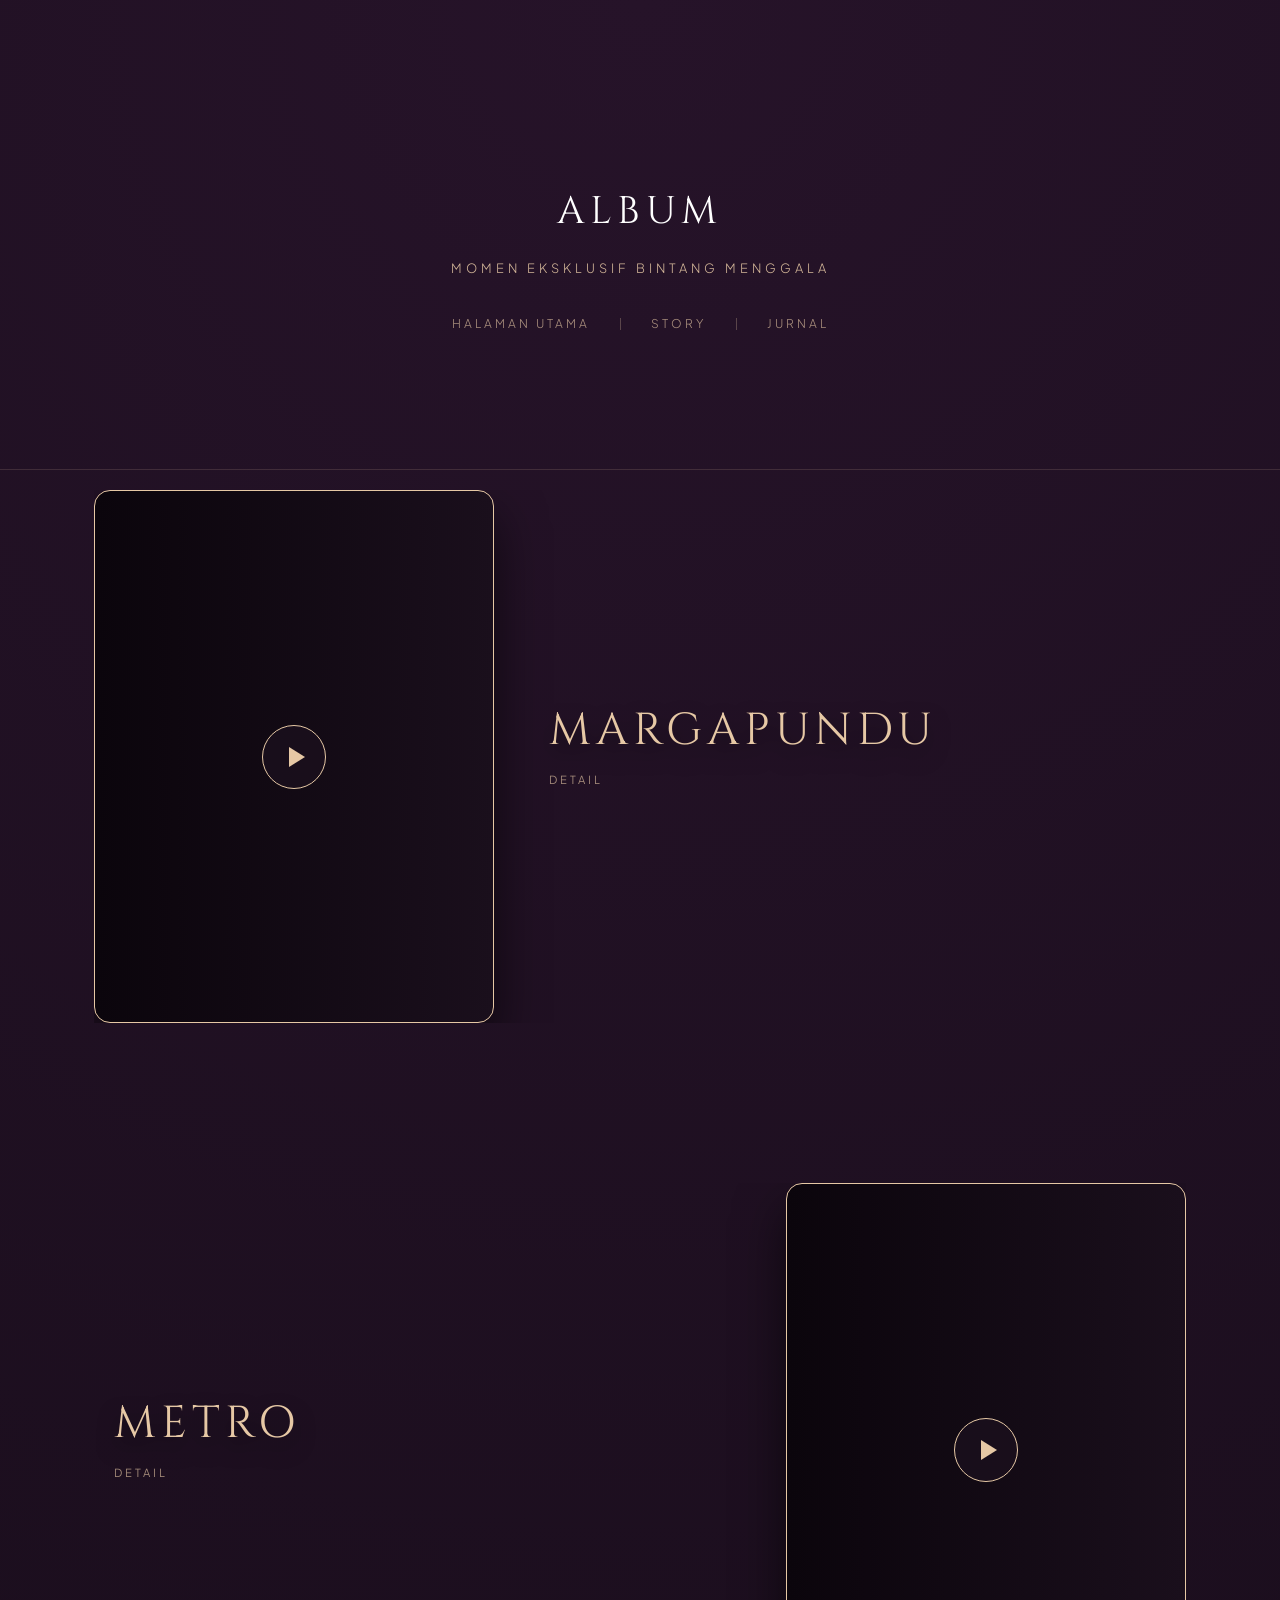
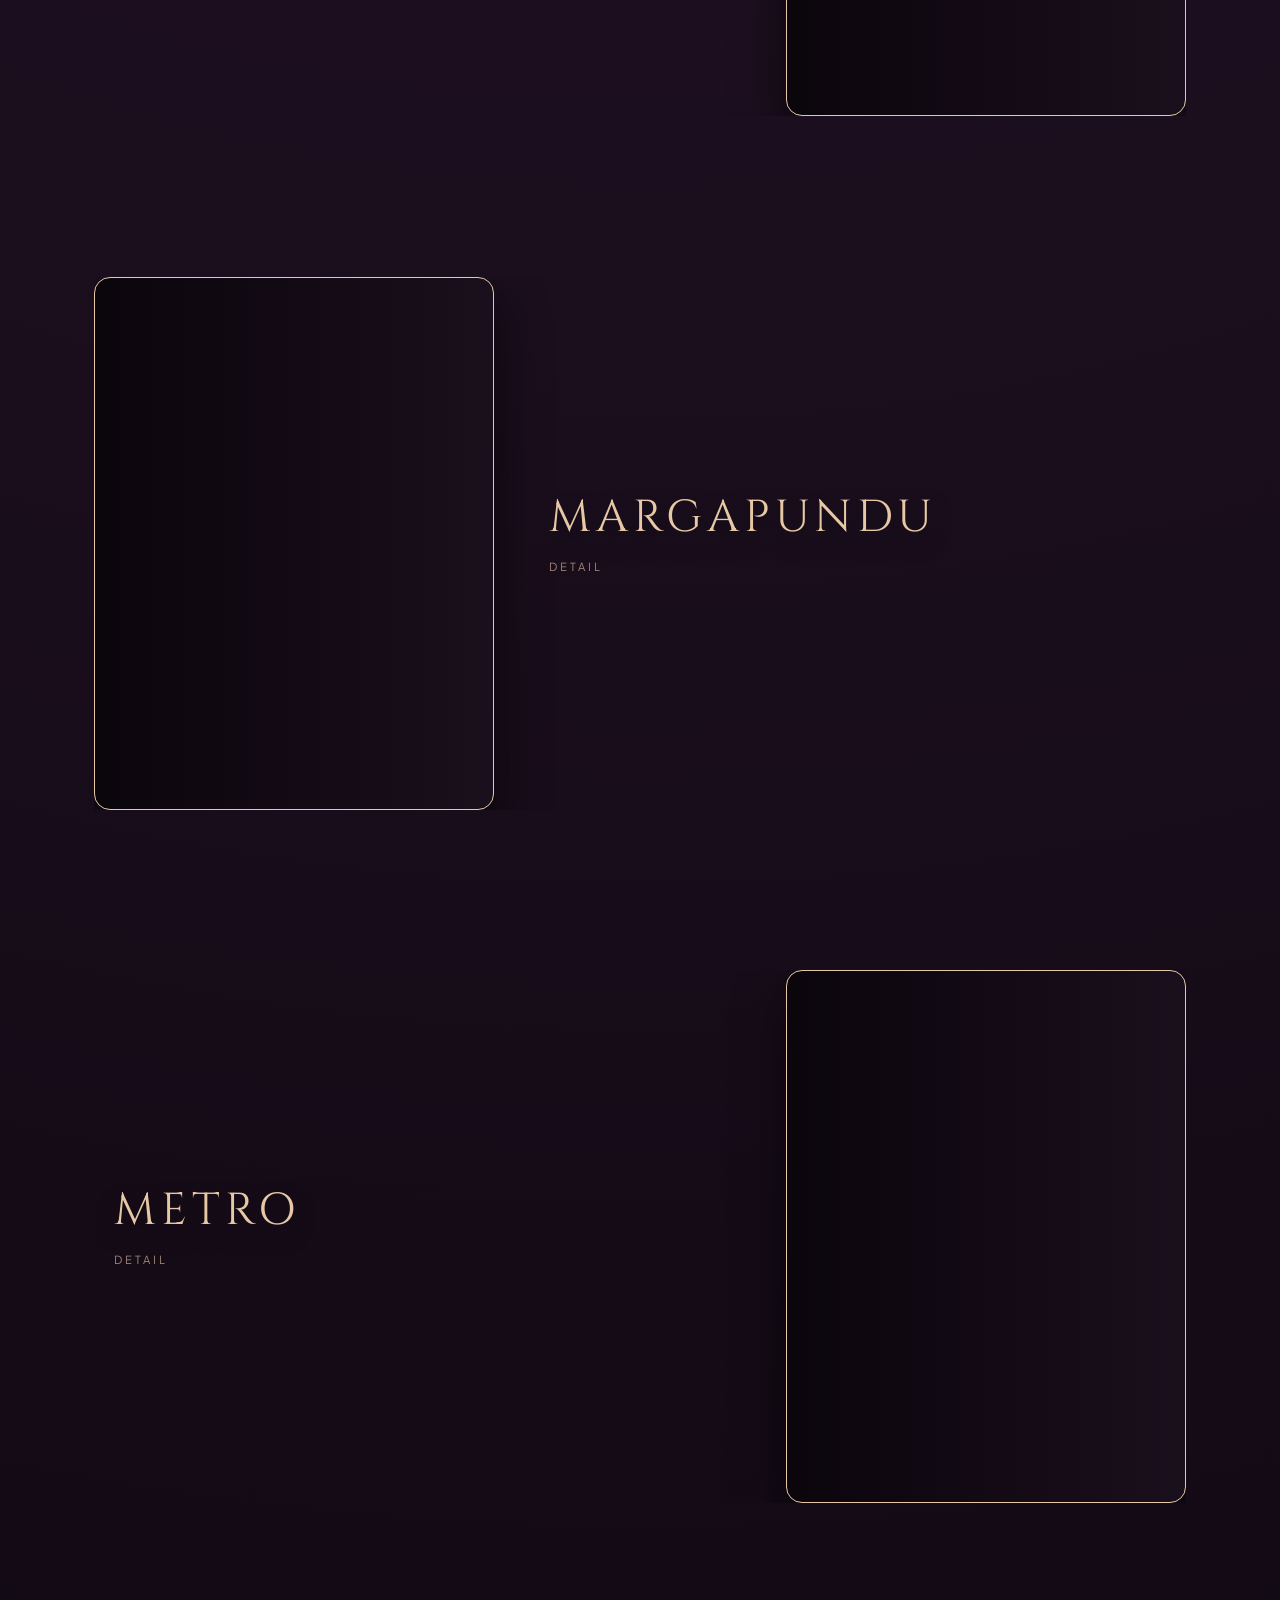
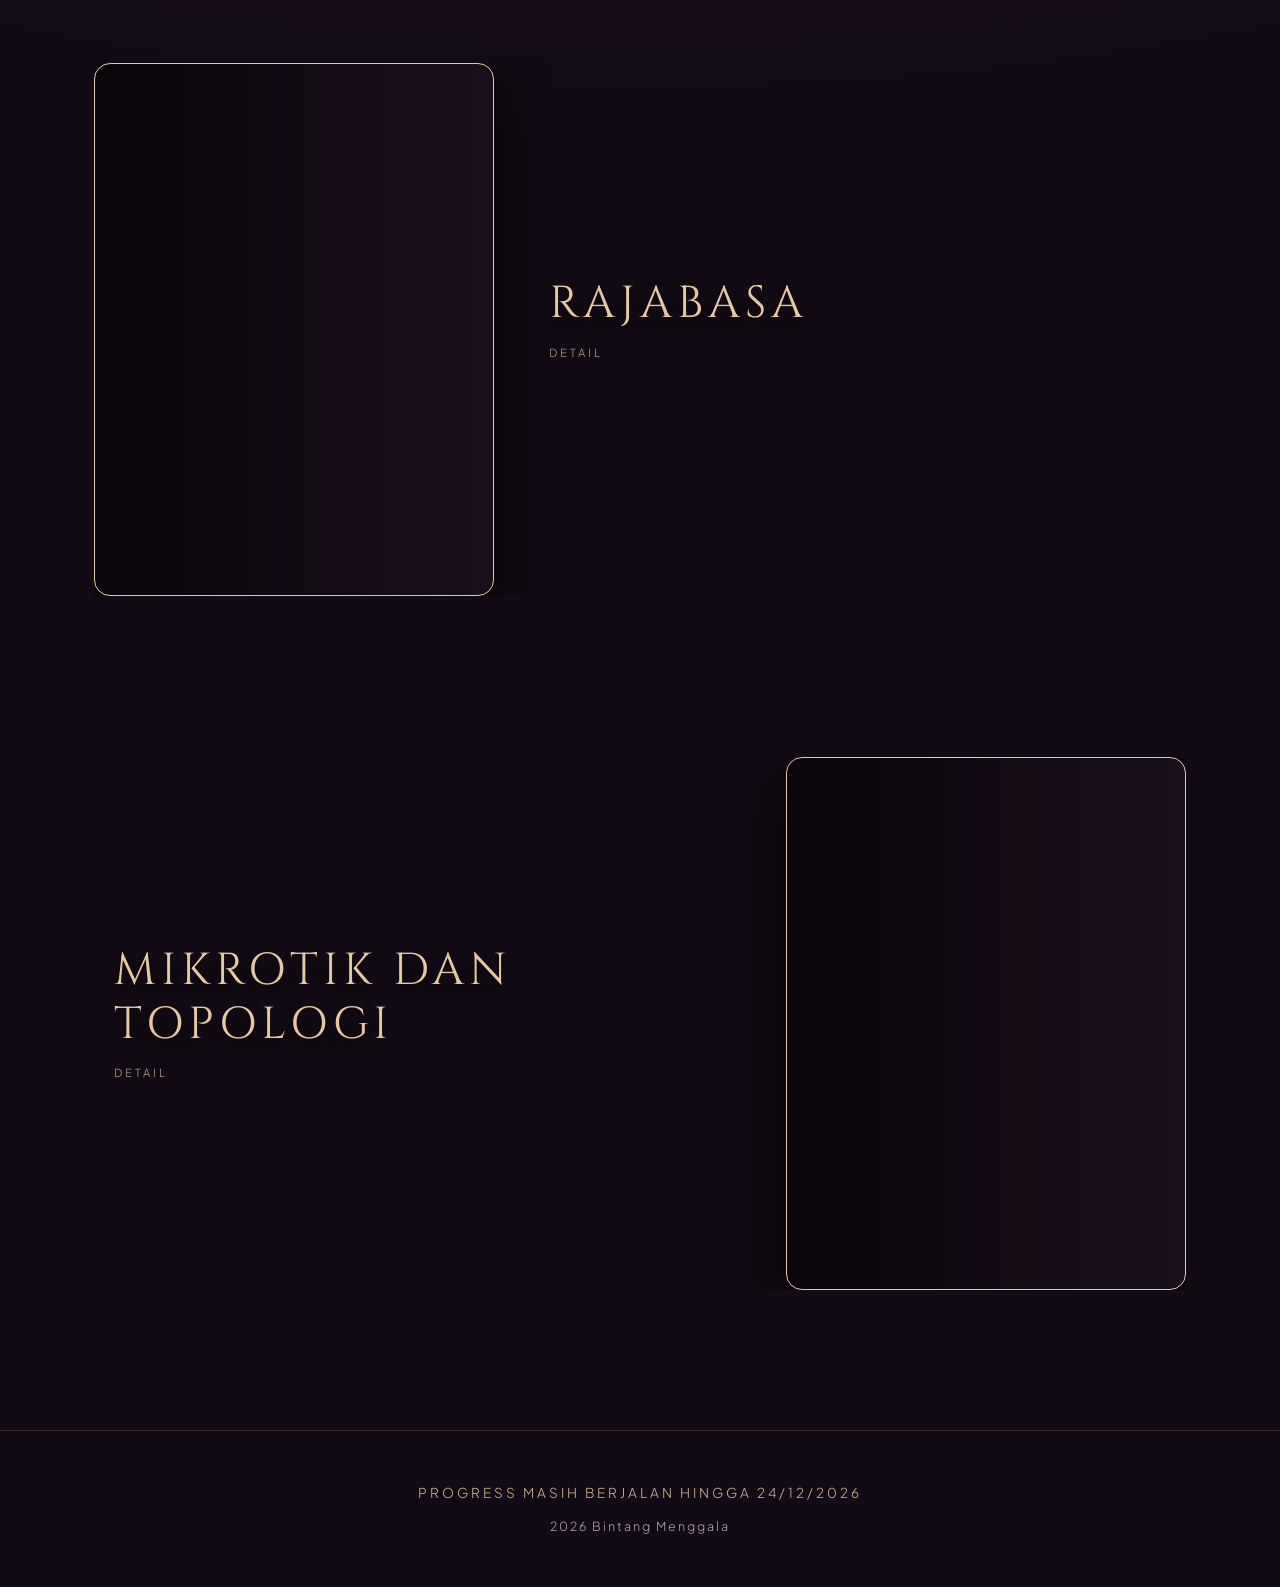
==== commit 6bf17149: "Add files via upload" ====
--- a/album.html
+++ b/album.html
@@ -10,22 +10,24 @@
     <link href="https://fonts.googleapis.com/css2?family=Cinzel:wght@400&family=Plus+Jakarta+Sans:wght@300;400&display=swap" rel="stylesheet">
     
     <link rel="stylesheet" href="css/min/base.min.css">
+    <link rel="stylesheet" href="css/min/layout.min.css">
     <link rel="stylesheet" href="css/min/intro.min.css">
-    <link rel="stylesheet" href="css/min/layout.min.css">
-    <link rel="stylesheet" href="css/min/profile.min.css">
-    <link rel="stylesheet" href="css/min/purpose.min.css">
     <link rel="stylesheet" href="css/min/gallery.min.css">
-    <link rel="stylesheet" href="css/min/lightbox.min.css">
-    <link rel="stylesheet" href="css/min/jurnal.min.css">
     
     <script src="page-init.js"></script>
 </head>
 <body>
 
+    <div id="intro-screen" class="intro-logo-screen intro-active">
+        <div class="css-logo-wrapper">
+            <span class="logo-base">7</span>
+        </div>
+    </div>
+
     <header>
         <div class="container">
             <h1>ALBUM</h1>
-            <p>Galeri Foto & Video PKL Bintang Menggala</p>
+            <p>Momen Eksklusif Bintang Menggala</p>
             
             <nav class="header-nav" aria-label="Navigasi utama">
                 <a href="index.html" class="btn-nav">Halaman Utama</a>
@@ -38,34 +40,12 @@
     </header>
 
     <main class="container">
-        <section class="gallery-section">
-            <h2 class="section-title">Semua Koleksi Media</h2>
-
-            <div class="gallery-controls">
-                <div class="search-container">
-                    <input type="text" id="search-input" class="search-input" placeholder="Cari foto/video (misal: Metro, Canvasing)...">
-                </div>
-                <div class="filter-buttons">
-                    <button class="filter-btn active" data-filter="all">Semua</button>
-                    <button class="filter-btn" data-filter="OPHAR">OPHAR</button>
-                    <button class="filter-btn" data-filter="Kegiatan pembelajaran">Kegiatan pembelajaran</button>
-                </div>
+        <section class="showcase-section">
+            <div class="showcase-container" id="album-showcase">
+                <!-- Konten di-generate lewat Javascript -->
             </div>
-
-            <div class="gallery-grid" id="album-grid"></div>
         </section>
     </main>
-
-    <div id="lightbox" class="lightbox-overlay">
-        <div class="lightbox-container">
-            <span id="lightbox-close" class="lightbox-close">&times;</span>
-            <img id="lightbox-img" class="lightbox-img" src="" alt="Fullscreen Image">
-            <div class="lightbox-caption">
-                <h3 id="lightbox-title"></h3>
-                <p id="lightbox-desc"></p>
-            </div>
-        </div>
-    </div>
 
     <footer>
         <p class="footer-progress">Progress masih berjalan hingga 24/12/2026</p>
@@ -74,5 +54,6 @@
 
     <script src="data-album.js"></script>
     <script src="script.js"></script>
+    <script>document.addEventListener("DOMContentLoaded",()=>{const e=document.getElementById("album-showcase");if(!e||"undefined"==typeof albumData)return;const t=document.createDocumentFragment();albumData.forEach(((e,a)=>{const s=document.createElement("article");s.className="showcase-item";let o="";if("video"===e.type){const t=e.src.includes("cloudinary.com")?e.src.split("#")[0].split("?")[0].replace(/\.[^/.]+$/,".jpg").replace("/upload/","/upload/so_1.0,f_auto,q_auto/"):null;o=`<div class="showcase-media"><video muted loop playsinline ${t?`poster="${t}"`:""} data-src="${e.src}" onloadeddata="this.classList.add('is-loaded')"></video><div class="custom-play-btn"><div class="play-icon"></div></div></div>`}else o=0===a?`<div class="showcase-media"><img src="${e.src}" alt="${e.title}" fetchpriority="high" decoding="async" onload="this.classList.add('is-loaded')"></div>`:`<div class="showcase-media"><img src="${e.src}" alt="${e.title}" loading="lazy" decoding="async" onload="this.classList.add('is-loaded')"></div>`;s.innerHTML=`${o}<div class="showcase-content"><h2 class="showcase-title">${e.title}</h2><button class="showcase-toggle" aria-expanded="false">Detail</button><div class="showcase-desc-wrapper"><div class="showcase-desc-inner"><p class="showcase-desc">${e.desc}</p></div></div></div>`,t.appendChild(s)})),e.appendChild(t);const a=document.querySelectorAll(".showcase-item");if("IntersectionObserver"in window){const e=new IntersectionObserver((e=>{e.forEach((e=>{e.isIntersecting&&e.target.classList.add("is-visible")}))}),{rootMargin:"0px 0px -15% 0px",threshold:.1});a.forEach((t=>e.observe(t)))}else a.forEach((e=>e.classList.add("is-visible")));document.querySelectorAll(".showcase-toggle").forEach((e=>{e.addEventListener("click",function(){const e=this.closest(".showcase-item"),t=e.classList.contains("is-expanded");document.querySelectorAll(".showcase-item.is-expanded").forEach((e=>{e.classList.remove("is-expanded"),e.querySelector(".showcase-toggle").setAttribute("aria-expanded","false")})),e.classList.toggle("is-expanded",!t),this.setAttribute("aria-expanded",!t)})}));const s=document.querySelectorAll(".showcase-media video[data-src]");if("IntersectionObserver"in window){const e=new IntersectionObserver((e=>{e.forEach((e=>{if(e.isIntersecting){const t=e.target;t.querySelector("source")||(t.src=t.dataset.src,t.load(),t.play().then((()=>{t.parentElement.classList.add("playing")})).catch((()=>{})))}else e.target.pause(),e.target.parentElement.classList.remove("playing")}))}),{threshold:.5});s.forEach((t=>e.observe(t)))}document.querySelectorAll(".showcase-media").forEach((e=>{const t=e.querySelector("video");t&&e.addEventListener("click",(a=>{a.target.closest(".custom-play-btn")||t.paused?(t.play(),e.classList.add("playing")):(t.pause(),e.classList.remove("playing"))}))}))});</script>
 </body>
 </html>
--- a/css/min/gallery.min.css
+++ b/css/min/gallery.min.css
@@ -1,321 +1 @@
-/* Gallery Controls & Search */
-.gallery-controls {
-    display: flex;
-    flex-direction: column;
-    align-items: center;
-    gap: 22px;
-    margin-bottom: 52px;
-}
-
-.search-container {
-    width: 100%;
-    max-width: 500px;
-}
-
-.search-input {
-    width: 100%;
-    padding: 12px 20px;
-    background: var(--bg-card);
-    border: 1px solid var(--border-gold);
-    border-radius: 30px;
-    color: var(--text-light);
-    font-family: inherit;
-    font-size: 0.85rem;
-    outline: none;
-    transition: border-color var(--dur-base) var(--ease-luxury), box-shadow var(--dur-base) var(--ease-luxury);
-    text-align: center;
-}
-
-.search-input:focus {
-    border-color: var(--accent-gold);
-    box-shadow: 0 0 15px rgba(230, 200, 165, 0.2);
-}
-
-.filter-buttons {
-    display: flex;
-    flex-wrap: wrap;
-    justify-content: center;
-    gap: 10px;
-}
-
-.filter-btn {
-    background: transparent;
-    border: 1px solid var(--border-gold);
-    color: var(--text-muted);
-    padding: 8px 18px;
-    border-radius: 20px;
-    font-size: 0.75rem;
-    letter-spacing: 1.5px;
-    text-transform: uppercase;
-    transition: border-color var(--dur-fast) var(--ease-luxury), color var(--dur-fast) var(--ease-luxury), background-color var(--dur-fast) var(--ease-luxury), transform var(--dur-fast) var(--ease-luxury);
-    outline: none;
-    will-change: transform;
-}
-
-.filter-btn:hover, .filter-btn.active {
-    border-color: var(--accent-gold);
-    color: var(--accent-gold);
-    background: rgba(230, 200, 165, 0.08);
-}
-
-/* Disney 12: Squash & Stretch / Anticipation */
-.filter-btn:active {
-    transform: scale(0.95);
-}
-
-.gallery-section {
-    padding: 40px 0 120px;
-}
-
-.section-title {
-    font-family: 'Cinzel', serif;
-    font-weight: 400;
-    text-align: center;
-    font-size: 1.8rem;
-    margin-bottom: 48px;
-    letter-spacing: 5px;
-    color: #ffffff;
-    text-transform: uppercase;
-}
-
-/* Grid & Layout Galeri - Optimized with GPU Containment */
-.gallery-grid {
-    display: grid;
-    grid-template-columns: repeat(auto-fill, minmax(min(100%, 310px), 1fr));
-    gap: 32px;
-    align-items: stretch;
-    justify-content: center;
-}
-
-/* Base Card Style Khusus Galeri Feature Card (Bentley Style) */
-.gallery-grid .card {
-    position: relative;
-    background: var(--bg-card);
-    border: 1px solid var(--border-gold);
-    border-radius: 4px;
-    overflow: hidden;
-    height: 480px;
-    display: flex;
-    flex-direction: column;
-    justify-content: flex-end;
-    contain: layout style paint; /* Lighthouse Performance Optimization */
-    transition: border-color var(--dur-base) var(--ease-luxury), transform var(--dur-slow) var(--ease-luxury), box-shadow var(--dur-slow) var(--ease-luxury);
-    will-change: transform;
-}
-
-/* Hover Disney 12: Slow In and Slow Out */
-.gallery-grid .card:hover {
-    transform: translateY(-6px);
-    border-color: rgba(230, 200, 165, 0.5);
-    box-shadow: 0 16px 36px rgba(0, 0, 0, 0.6);
-}
-
-.reveal-card.is-hidden {
-    display: none !important;
-}
-
-/* Background Media (Image / Video Container) */
-.gallery-grid .img-container, 
-.gallery-grid .video-container {
-    position: absolute;
-    inset: 0;
-    width: 100%;
-    height: 100%;
-    z-index: 0;
-    background: #0b050c;
-    overflow: hidden;
-}
-
-.gallery-grid .img-container img, 
-.gallery-grid .video-container video {
-    width: 100%;
-    height: 100%;
-    object-fit: cover;
-    object-position: center;
-    opacity: 0.82;
-    transition: transform var(--dur-slow) var(--ease-luxury), opacity var(--dur-base) var(--ease-luxury);
-    will-change: transform;
-}
-
-/* Disney 12: Appeal & Subtle Zoom */
-.gallery-grid .card:hover .img-container img, 
-.gallery-grid .card:hover .video-container video {
-    transform: scale(1.05);
-    opacity: 0.95;
-}
-
-/* Tag Melayang di Atas (Top Center Pill Badge - Style Bentley) */
-.gallery-grid .card-tag {
-    position: absolute;
-    top: 16px;
-    left: 50%;
-    transform: translateX(-50%);
-    z-index: 3;
-    padding: 6px 16px;
-    background: rgba(18, 10, 20, 0.65);
-    backdrop-filter: blur(8px);
-    -webkit-backdrop-filter: blur(8px);
-    border: 1px solid var(--border-gold);
-    border-radius: 20px;
-    font-size: 0.65rem;
-    text-transform: uppercase;
-    letter-spacing: 2px;
-    color: var(--accent-gold);
-    font-weight: 400;
-    white-space: nowrap;
-    pointer-events: none;
-    transition: border-color var(--dur-base) var(--ease-luxury), background-color var(--dur-base) var(--ease-luxury);
-}
-
-.gallery-grid .card:hover .card-tag {
-    border-color: var(--accent-gold);
-    background: rgba(18, 10, 20, 0.85);
-}
-
-/* Overlay Gradient Bawah untuk Keterbacaan Teks Galeri */
-.gallery-grid .card-content {
-    position: relative;
-    z-index: 2;
-    padding: 24px;
-    background: linear-gradient(180deg, transparent 0%, rgba(12, 6, 13, 0.7) 30%, rgba(12, 6, 13, 0.95) 100%);
-    cursor: pointer;
-    transition: background var(--dur-base) var(--ease-luxury);
-}
-
-.gallery-grid .card-title {
-    font-family: 'Cinzel', serif;
-    font-weight: 400;
-    font-size: 1.2rem;
-    color: #ffffff;
-    margin-bottom: 8px;
-    letter-spacing: 1px;
-    line-height: 1.3;
-    text-shadow: 0 2px 4px rgba(0,0,0,0.5);
-}
-
-/* Disney 12: Staging & Follow Through pada Expand Deskripsi */
-.gallery-grid .card-desc {
-    display: grid;
-    grid-template-rows: 0fr;
-    opacity: 0;
-    margin-top: 0;
-    transition: grid-template-rows var(--dur-detail) var(--ease-detail), opacity var(--dur-detail) var(--ease-detail), margin-top var(--dur-detail) var(--ease-detail);
-}
-
-.gallery-grid .card-desc > * {
-    overflow: hidden;
-}
-
-.gallery-grid .card.is-expanded .card-desc {
-    grid-template-rows: 1fr;
-    opacity: 0.9;
-    margin-top: 8px;
-}
-
-.gallery-grid .card-desc span {
-    font-size: 0.82rem;
-    color: var(--text-muted);
-    line-height: 1.6;
-    font-weight: 300;
-    display: block;
-}
-
-/* Tombol Aksi di Bawah Card (Bentley "READ STORY" Button) */
-.gallery-grid .card-content::after {
-    content: "LIHAT DETAIL";
-    display: inline-block;
-    margin-top: 16px;
-    padding: 8px 16px;
-    border: 1px solid var(--accent-gold-muted);
-    font-size: 0.65rem;
-    letter-spacing: 2px;
-    text-transform: uppercase;
-    color: var(--accent-gold);
-    background: rgba(230, 200, 165, 0.04);
-    border-radius: 2px;
-    transition: border-color var(--dur-fast) var(--ease-luxury), background var(--dur-fast) var(--ease-luxury), color var(--dur-fast) var(--ease-luxury), transform var(--dur-fast) var(--ease-luxury);
-}
-
-.gallery-grid .card:hover .card-content::after {
-    border-color: var(--accent-gold);
-    background: rgba(230, 200, 165, 0.12);
-    color: #ffffff;
-}
-
-.gallery-grid .card.is-expanded .card-content::after {
-    content: "TUTUP DETAIL";
-    border-color: var(--accent-gold);
-}
-
-/* Play Button Video Overlays */
-.custom-play-btn {
-    position: absolute;
-    top: 40%;
-    left: 50%;
-    transform: translate(-50%, -50%);
-    width: 54px;
-    height: 54px;
-    background: rgba(28, 17, 30, 0.7);
-    border: 1px solid var(--accent-gold);
-    border-radius: 50%;
-    display: flex;
-    justify-content: center;
-    align-items: center;
-    transition: transform var(--dur-base) var(--ease-luxury), background-color var(--dur-base) var(--ease-luxury), opacity var(--dur-base) var(--ease-luxury);
-    z-index: 2;
-    pointer-events: none;
-}
-
-.play-icon {
-    width: 0;
-    height: 0;
-    border-top: 9px solid transparent;
-    border-bottom: 9px solid transparent;
-    border-left: 14px solid var(--accent-gold);
-    margin-left: 3px;
-}
-
-.video-container:hover .custom-play-btn {
-    transform: translate(-50%, -50%) scale(1.1);
-    background: rgba(230, 200, 165, 0.25);
-}
-
-.video-container.playing .custom-play-btn {
-    opacity: 0;
-    pointer-events: none;
-}
-
-/* Reset Khusus Kartu Jurnal (Supaya Normal & Tidak Terpengaruh Style Bentley) */
-.jurnal-card {
-    position: relative;
-    height: auto !important;
-    display: block !important;
-    justify-content: flex-start !important;
-    background: var(--bg-card);
-    border: 1px solid var(--border-gold);
-    border-radius: 4px;
-    padding: 0;
-    overflow: visible;
-}
-
-.jurnal-card .card-content {
-    position: relative;
-    background: transparent !important;
-    padding: 24px;
-    cursor: default;
-}
-
-.jurnal-card .card-content::after {
-    display: none !important;
-}
-
-/* Responsiveness Optimization */
-@media (max-width: 768px) {
-    .gallery-grid .card {
-        height: 420px;
-    }
-    .gallery-grid {
-        grid-template-columns: 1fr;
-        gap: 24px;
-    }
-}+.gallery-controls{display:flex;flex-direction:column;align-items:center;gap:22px;margin-bottom:52px}.search-container{width:100%;max-width:500px}.search-input{width:100%;padding:12px 20px;background:var(--bg-card);border:1px solid var(--border-gold);border-radius:30px;color:var(--text-light);font-family:inherit;font-size:.85rem;outline:0;transition:border-color var(--dur-base) var(--ease-luxury),box-shadow var(--dur-base) var(--ease-luxury);text-align:center}.search-input:focus{border-color:var(--accent-gold);box-shadow:0 0 15px rgba(230,200,165,.2)}.filter-buttons{display:flex;flex-wrap:wrap;justify-content:center;gap:10px}.filter-btn{background:0 0;border:1px solid var(--border-gold);color:var(--text-muted);padding:8px 18px;border-radius:20px;font-size:.75rem;letter-spacing:1.5px;text-transform:uppercase;transition:border-color var(--dur-fast) var(--ease-luxury),color var(--dur-fast) var(--ease-luxury),background-color var(--dur-fast) var(--ease-luxury),transform var(--dur-fast) var(--ease-luxury);outline:0;will-change:transform}.filter-btn.active,.filter-btn:hover{border-color:var(--accent-gold);color:var(--accent-gold);background:rgba(230,200,165,.08)}.filter-btn:active{transform:scale(.95)}.gallery-section{padding:40px 0 120px}.section-title{font-family:'Cinzel',serif;font-weight:400;text-align:center;font-size:1.8rem;margin-bottom:48px;letter-spacing:5px;color:#fff;text-transform:uppercase}.gallery-grid{display:grid;grid-template-columns:repeat(auto-fill,minmax(min(100%,310px),1fr));gap:32px;align-items:stretch;justify-content:center}.gallery-grid .card{position:relative;background:var(--bg-card);border:1px solid var(--border-gold);border-radius:4px;overflow:hidden;height:480px;display:flex;flex-direction:column;justify-content:flex-end;contain:layout style paint;transition:border-color var(--dur-base) var(--ease-luxury),transform var(--dur-slow) var(--ease-luxury),box-shadow var(--dur-slow) var(--ease-luxury);will-change:transform}.gallery-grid .card:hover{transform:translateY(-6px);border-color:rgba(230,200,165,.5);box-shadow:0 16px 36px rgba(0,0,0,.6)}.reveal-card.is-hidden{display:none!important}.gallery-grid .img-container,.gallery-grid .video-container{position:absolute;inset:0;width:100%;height:100%;z-index:0;background:#0b050c;overflow:hidden}.gallery-grid .img-container img,.gallery-grid .video-container video{width:100%;height:100%;object-fit:cover;object-position:center;opacity:.82;transition:transform var(--dur-slow) var(--ease-luxury),opacity var(--dur-base) var(--ease-luxury);will-change:transform}.gallery-grid .card:hover .img-container img,.gallery-grid .card:hover .video-container video{transform:scale(1.05);opacity:.95}.gallery-grid .card-tag{position:absolute;top:16px;left:50%;transform:translateX(-50%);z-index:3;padding:6px 16px;background:rgba(18,10,20,.65);backdrop-filter:blur(8px);-webkit-backdrop-filter:blur(8px);border:1px solid var(--border-gold);border-radius:20px;font-size:.65rem;text-transform:uppercase;letter-spacing:2px;color:var(--accent-gold);font-weight:400;white-space:nowrap;pointer-events:none;transition:border-color var(--dur-base) var(--ease-luxury),background-color var(--dur-base) var(--ease-luxury)}.gallery-grid .card:hover .card-tag{border-color:var(--accent-gold);background:rgba(18,10,20,.85)}.gallery-grid .card-content{position:relative;z-index:2;padding:24px;background:linear-gradient(180deg,transparent 0,rgba(12,6,13,.7) 30%,rgba(12,6,13,.95) 100%);cursor:pointer;transition:background var(--dur-base) var(--ease-luxury)}.gallery-grid .card-title{font-family:'Cinzel',serif;font-weight:400;font-size:1.2rem;color:#fff;margin-bottom:8px;letter-spacing:1px;line-height:1.3;text-shadow:0 2px 4px rgba(0,0,0,.5)}.gallery-grid .card-desc{display:grid;grid-template-rows:0fr;opacity:0;margin-top:0;transition:grid-template-rows var(--dur-detail) var(--ease-detail),opacity var(--dur-detail) var(--ease-detail),margin-top var(--dur-detail) var(--ease-detail)}.gallery-grid .card-desc>*{overflow:hidden}.gallery-grid .card.is-expanded .card-desc{grid-template-rows:1fr;opacity:.9;margin-top:8px}.gallery-grid .card-desc span{font-size:.82rem;color:var(--text-muted);line-height:1.6;font-weight:300;display:block}.gallery-grid .card-content::after{content:"LIHAT DETAIL";display:inline-block;margin-top:16px;padding:8px 16px;border:1px solid var(--accent-gold-muted);font-size:.65rem;letter-spacing:2px;text-transform:uppercase;color:var(--accent-gold);background:rgba(230,200,165,.04);border-radius:2px;transition:border-color var(--dur-fast) var(--ease-luxury),background var(--dur-fast) var(--ease-luxury),color var(--dur-fast) var(--ease-luxury),transform var(--dur-fast) var(--ease-luxury)}.gallery-grid .card:hover .card-content::after{border-color:var(--accent-gold);background:rgba(230,200,165,.12);color:#fff}.gallery-grid .card.is-expanded .card-content::after{content:"TUTUP DETAIL";border-color:var(--accent-gold)}.custom-play-btn{position:absolute;top:50%;left:50%;transform:translate(-50%,-50%);width:64px;height:64px;background:rgba(28,17,30,.7);border:1px solid var(--accent-gold);border-radius:50%;display:flex;justify-content:center;align-items:center;transition:all .8s var(--ease-luxury);z-index:2;cursor:pointer}.play-icon{width:0;height:0;border-top:10px solid transparent;border-bottom:10px solid transparent;border-left:16px solid var(--accent-gold);margin-left:5px}.video-container:hover .custom-play-btn{transform:translate(-50%,-50%) scale(1.1);background:rgba(230,200,165,.25)}.video-container.playing .custom-play-btn{opacity:0;pointer-events:none}.jurnal-card{position:relative;height:auto!important;display:block!important;justify-content:flex-start!important;background:var(--bg-card);border:1px solid var(--border-gold);border-radius:4px;padding:0;overflow:visible}.jurnal-card .card-content{position:relative;background:0 0!important;padding:24px;cursor:default}.jurnal-card .card-content::after{display:none!important}@media (max-width:768px){.gallery-grid .card{height:420px}.gallery-grid{grid-template-columns:1fr;gap:24px}}::-webkit-scrollbar{display:none;width:0}html,body{-ms-overflow-style:none;scrollbar-width:none}.showcase-section{padding:20px 0 140px}.showcase-container{display:flex;flex-direction:column;gap:160px;max-width:1100px;margin:0 auto}.showcase-item{display:flex;align-items:center;gap:35px;opacity:0;transform:translateY(40px);transition:opacity 1.2s var(--ease-luxury),transform 1.2s var(--ease-luxury);will-change:transform,opacity;contain:content}.showcase-item.is-visible{opacity:1;transform:translateY(0)}.showcase-item:nth-child(even){flex-direction:row-reverse}.showcase-media{width:45%;max-width:400px;flex-shrink:0;aspect-ratio:3/4;position:relative;border:1px solid var(--accent-gold);border-radius:16px;background:linear-gradient(90deg,#0b050c 0,#1a0f1c 50%,#0b050c 100%);background-size:200% 100%;animation:mediaShimmer 2.5s infinite linear;box-shadow:0 25px 50px rgba(0,0,0,.6);overflow:hidden}@keyframes mediaShimmer{0%{background-position:200% 0}100%{background-position:-200% 0}}.showcase-media img{width:100%;height:100%;object-fit:cover;opacity:0;transition:transform 3s var(--ease-luxury),opacity 1.2s var(--ease-luxury);will-change:transform}.showcase-media video{width:100%;height:100%;object-fit:cover;opacity:0;transition:opacity 1.2s var(--ease-luxury)}.showcase-media img.is-loaded,.showcase-media video.is-loaded{opacity:.85}.showcase-item:hover .showcase-media img.is-loaded{transform:scale(1.04);opacity:1}.showcase-item:hover .showcase-media video.is-loaded{opacity:1}.showcase-content{flex:1;display:flex;flex-direction:column;align-items:flex-start;text-align:left;padding:0 20px}.showcase-title{font-family:'Cinzel',serif;color:var(--accent-gold);font-size:clamp(1.8rem,3.5vw,2.8rem);font-weight:400;text-transform:uppercase;letter-spacing:5px;margin-bottom:14px;line-height:1.2;text-shadow:0 10px 20px rgba(0,0,0,.5)}.showcase-toggle{display:inline-flex;align-items:center;gap:10px;background:0 0;border:none;color:var(--accent-gold);font-family:'Plus Jakarta Sans',sans-serif;font-size:.7rem;letter-spacing:3px;text-transform:uppercase;cursor:pointer;padding:0;margin-bottom:24px;opacity:.65;transition:opacity .5s ease,letter-spacing .8s var(--ease-luxury);outline:0}.showcase-toggle:hover,.showcase-item.is-expanded .showcase-toggle{opacity:1;letter-spacing:4px}.showcase-desc-wrapper{display:grid;grid-template-rows:0fr;transition:grid-template-rows 1s var(--ease-luxury);width:100%}.showcase-item.is-expanded .showcase-desc-wrapper{grid-template-rows:1fr}.showcase-desc-inner{overflow:hidden}.showcase-desc{font-family:'Plus Jakarta Sans',sans-serif;color:#fff;font-size:clamp(.9rem,1.1vw,1.05rem);font-weight:300;line-height:1.9;max-width:90%;opacity:0;transform:translateY(-15px);transition:opacity .8s var(--ease-luxury),transform .8s var(--ease-luxury)}.showcase-item.is-expanded .showcase-desc{opacity:1;transform:translateY(0);transition-delay:.15s}.showcase-media:hover .custom-play-btn{background:rgba(230,200,165,.15);transform:translate(-50%,-50%) scale(1.05)}.showcase-media.playing .custom-play-btn{opacity:0;pointer-events:none;transform:translate(-50%,-50%) scale(1.3)}@media (max-width:768px){.showcase-container{gap:100px}.showcase-item,.showcase-item:nth-child(even){flex-direction:column;gap:35px}.showcase-media{width:80%;max-width:320px}.showcase-content{align-items:flex-start;text-align:left;width:100%;padding:0 10px}.showcase-title{font-size:1.6rem}.showcase-desc{max-width:100%}}
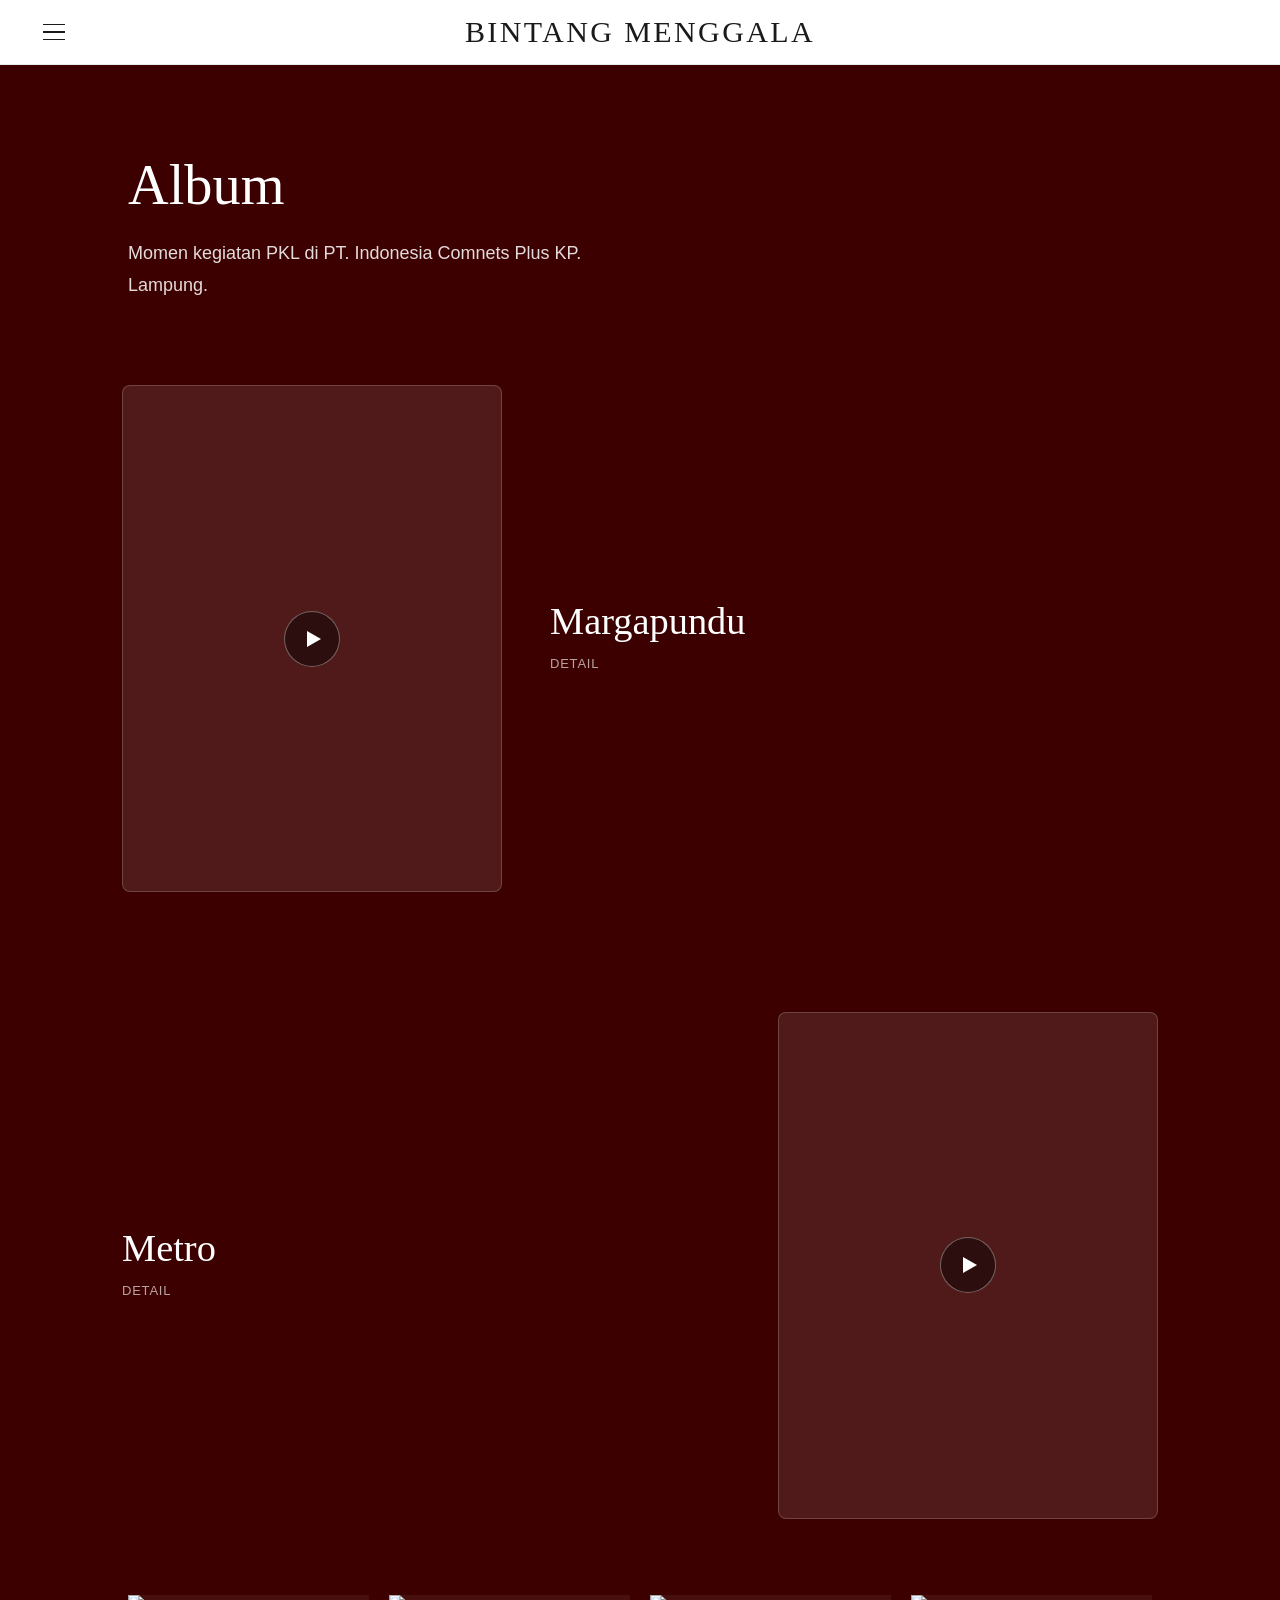
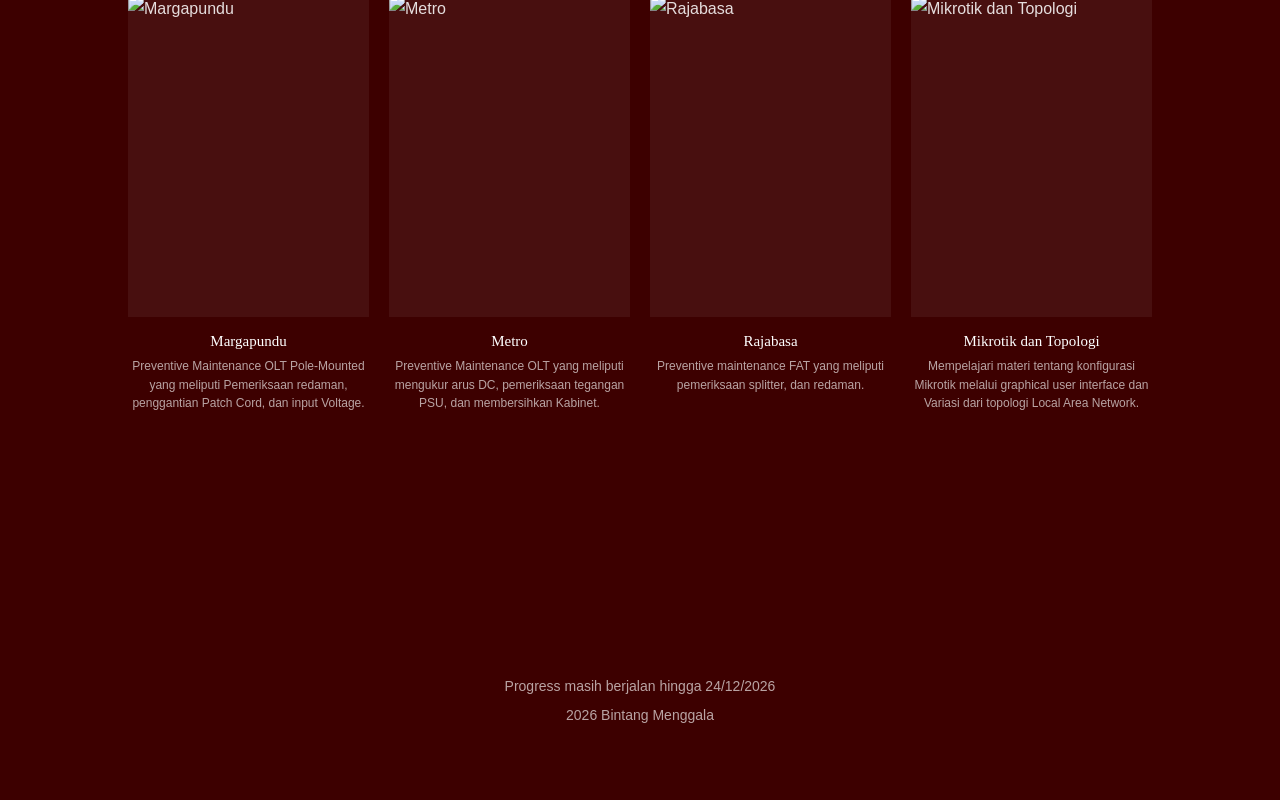
==== commit 7fb6c616: "Add files via upload" ====
--- a/album.html
+++ b/album.html
@@ -1,59 +1,190 @@
 <!DOCTYPE html>
 <html lang="id">
 <head>
-    <meta charset="UTF-8">
-    <meta name="viewport" content="width=device-width, initial-scale=1.0">
-    <title>Album Dokumentasi - PKL Bintang Menggala 2026</title>
+<meta charset="UTF-8">
+<meta http-equiv="Content-Security-Policy" content="default-src 'self'; base-uri 'self'; object-src 'none'; script-src 'self' 'unsafe-inline'; style-src 'self' 'unsafe-inline' https://fonts.googleapis.com; font-src 'self' https://fonts.gstatic.com data:; img-src 'self' https://res.cloudinary.com data: blob:; media-src 'self' https://res.cloudinary.com blob:; connect-src 'self' https://docs.google.com https://*.google.com https://res.cloudinary.com; form-action 'self'; upgrade-insecure-requests">
+<meta name="referrer" content="strict-origin-when-cross-origin">
+<meta http-equiv="X-Content-Type-Options" content="nosniff">
 
-    <link rel="preconnect" href="https://fonts.googleapis.com">
-    <link rel="preconnect" href="https://fonts.gstatic.com" crossorigin>
-    <link href="https://fonts.googleapis.com/css2?family=Cinzel:wght@400&family=Plus+Jakarta+Sans:wght@300;400&display=swap" rel="stylesheet">
-    
-    <link rel="stylesheet" href="css/min/base.min.css">
-    <link rel="stylesheet" href="css/min/layout.min.css">
-    <link rel="stylesheet" href="css/min/intro.min.css">
-    <link rel="stylesheet" href="css/min/gallery.min.css">
-    
-    <script src="page-init.js"></script>
+<meta name="viewport" content="width=device-width, initial-scale=1.0">
+<meta name="theme-color" content="#3D0000">
+<title>Album - PKL Bintang Menggala 2026</title>
+<meta property="og:type" content="website">
+<meta property="og:title" content="Album - PKL Bintang Menggala 2026">
+<meta property="og:description" content="Galeri dokumentasi foto dan video Praktik Kerja Lapangan Bintang Menggala.">
+
+<meta name="description" content="Album foto dan video dokumentasi Praktik Kerja Lapangan Bintang Menggala di PT Indonesia Comnets Plus KP. Lampung.">
+<link rel="preconnect" href="https://res.cloudinary.com">
+<link rel="preconnect" href="https://fonts.googleapis.com">
+<link rel="preconnect" href="https://fonts.gstatic.com" crossorigin>
+<link href="https://fonts.googleapis.com/css2?family=Baskervville:ital@0;1&family=Plus+Jakarta+Sans:wght@300;400;500&display=swap" rel="stylesheet">
+<link rel="stylesheet" href="css/site.css">
+<link rel="stylesheet" href="css/album.css">
+<script src="menu.js" defer></script>
 </head>
 <body>
+<a class="skip-link" href="#main">Lewati ke konten</a>
+<header class="site-header">
+<div class="header-bar">
+<button type="button" class="menu-toggle" aria-label="Buka menu" aria-expanded="false" aria-controls="site-nav">
+<span class="menu-bar"></span>
+<span class="menu-bar"></span>
+<span class="menu-bar"></span>
+</button>
+<a href="index.html" class="site-title">BINTANG MENGGALA</a>
+</div>
+</header>
+<nav class="site-nav" id="site-nav" aria-label="Pilih halaman">
+<button type="button" class="nav-close" aria-label="Tutup menu">Close</button>
+<ul>
+<li>
+<a href="index.html">
+<span class="nav-name">Halaman Utama</span>
+<span class="nav-desc">Profil dan latar belakang PKL</span>
+</a>
+</li>
+<li>
+<a href="jurnal.html">
+<span class="nav-name">Jurnal</span>
+<span class="nav-desc">Catatan kegiatan harian</span>
+</a>
+</li>
+<li>
+<a href="album.html" aria-current="page">
+<span class="nav-name">Album</span>
+<span class="nav-desc">Foto dan video dokumentasi</span>
+</a>
+</li>
+</ul>
+</nav>
+<main id="main">
+<section class="page-hero">
+<div class="page-hero-inner">
+<h1>Album</h1>
+<p class="page-hero-lead">Momen kegiatan PKL di PT. Indonesia Comnets Plus KP. Lampung.</p>
+</div>
+</section>
+<section class="showcase-section">
+<div class="showcase-container" id="album-showcase"></div>
+<div class="album-photo-grid" id="album-photo-grid"></div>
+</section>
+</main>
+<footer class="site-footer">
+<p>Progress masih berjalan hingga 24/12/2026</p>
+<p>2026 Bintang Menggala</p>
+</footer>
+<script src="data-album.js"></script>
+<script src="script.js"></script>
+<script>
+function escHtml(s){return String(s==null?"":s).replace(/&/g,"&amp;").replace(/</g,"&lt;").replace(/>/g,"&gt;").replace(/"/g,"&quot;").replace(/'/g,"&#39;");}
+function escAttr(s){return escHtml(s).replace(/`/g,"&#96;");}
+function safeMediaUrl(url){try{var u=new URL(String(url||"").trim(),location.href);if(u.protocol!=="https:")return"";var h=u.hostname.toLowerCase();if(h==="res.cloudinary.com"||h.endsWith(".cloudinary.com"))return u.href;return"";}catch(e){return"";}}
+document.addEventListener("DOMContentLoaded",function(){
+  if(typeof albumData==="undefined")return;
+  var showcase=document.getElementById("album-showcase");
+  var grid=document.getElementById("album-photo-grid");
+  var videos=albumData.filter(function(i){return i.type==="video";});
+  var photos=albumData.filter(function(i){return i.type!=="video";});
 
-    <div id="intro-screen" class="intro-logo-screen intro-active">
-        <div class="css-logo-wrapper">
-            <span class="logo-base">7</span>
-        </div>
-    </div>
+  if(showcase){
+    var frag=document.createDocumentFragment();
+    videos.forEach(function(item,a){
+      var src=safeMediaUrl(item.src);
+      if(!src)return;
+      var s=document.createElement("article");
+      s.className="showcase-item";
+      var poster="";
+      if(src.indexOf("cloudinary.com")!==-1){
+        poster=src.split("#")[0].split("?")[0]
+          .replace("/video/upload/","/video/upload/so_0,w_600,h_800,c_fill,f_jpg,q_auto/")
+          .replace(/\.mp4$/i,".jpg");
+      }
+      var o='<div class="showcase-media"><video muted loop playsinline'+(poster?' poster="'+escAttr(poster)+'"':'')+' data-src="'+escAttr(src)+'"></video><div class="custom-play-btn"><div class="play-icon"></div></div></div>';
+      s.innerHTML=o+'<div class="showcase-content"><div class="showcase-head"><h2 class="showcase-title">'+escHtml(item.title)+'</h2><button type="button" class="showcase-toggle" aria-expanded="false">Detail</button></div><div class="showcase-desc-wrapper"><div class="showcase-desc-inner"><p class="showcase-desc">'+escHtml(item.desc)+'</p></div></div></div>';
+      frag.appendChild(s);
+    });
+    showcase.appendChild(frag);
+  }
 
-    <header>
-        <div class="container">
-            <h1>ALBUM</h1>
-            <p>Momen Eksklusif Bintang Menggala</p>
-            
-            <nav class="header-nav" aria-label="Navigasi utama">
-                <a href="index.html" class="btn-nav">Halaman Utama</a>
-                <span class="nav-divider" aria-hidden="true"></span>
-                <a href="story.html" class="btn-nav">Story</a>
-                <span class="nav-divider" aria-hidden="true"></span>
-                <a href="jurnal.html" class="btn-nav">Jurnal</a>
-            </nav>
-        </div>
-    </header>
+  if(grid){
+    var gfrag=document.createDocumentFragment();
+    photos.forEach(function(item,i){
+      var src=safeMediaUrl(item.src);
+      if(!src)return;
+      var fig=document.createElement("figure");
+      fig.className="album-grid-item";
+      fig.innerHTML='<div class="album-grid-media"><img src="'+escAttr(src)+'" alt="'+escAttr(item.title)+'" loading="lazy" decoding="async" width="600" height="750"></div><figcaption class="album-grid-caption"><span class="album-grid-title">'+escHtml(item.title)+'</span><span class="album-grid-desc">'+escHtml(item.desc||'')+'</span></figcaption>';
+      gfrag.appendChild(fig);
+    });
+    grid.appendChild(gfrag);
+  }
 
-    <main class="container">
-        <section class="showcase-section">
-            <div class="showcase-container" id="album-showcase">
-                <!-- Konten di-generate lewat Javascript -->
-            </div>
-        </section>
-    </main>
+  var items=document.querySelectorAll(".showcase-item");
+  if("IntersectionObserver" in window){
+    var obs=new IntersectionObserver(function(entries){entries.forEach(function(entry){if(entry.isIntersecting)entry.target.classList.add("is-visible");});},{rootMargin:"0px 0px -15% 0px",threshold:0.1});
+    items.forEach(function(el){obs.observe(el);});
+  }else{items.forEach(function(el){el.classList.add("is-visible");});}
 
-    <footer>
-        <p class="footer-progress">Progress masih berjalan hingga 24/12/2026</p>
-        <p>2026 Bintang Menggala</p>
-    </footer>
+  document.querySelectorAll(".showcase-toggle").forEach(function(btn){
+    btn.addEventListener("click",function(){
+      var item=this.closest(".showcase-item");
+      var isExpanded=item.classList.contains("is-expanded");
+      document.querySelectorAll(".showcase-item.is-expanded").forEach(function(el){
+        el.classList.remove("is-expanded");
+        el.querySelector(".showcase-toggle").setAttribute("aria-expanded","false");
+      });
+      item.classList.toggle("is-expanded",!isExpanded);
+      this.setAttribute("aria-expanded",String(!isExpanded));
+    });
+  });
 
-    <script src="data-album.js"></script>
-    <script src="script.js"></script>
-    <script>document.addEventListener("DOMContentLoaded",()=>{const e=document.getElementById("album-showcase");if(!e||"undefined"==typeof albumData)return;const t=document.createDocumentFragment();albumData.forEach(((e,a)=>{const s=document.createElement("article");s.className="showcase-item";let o="";if("video"===e.type){const t=e.src.includes("cloudinary.com")?e.src.split("#")[0].split("?")[0].replace(/\.[^/.]+$/,".jpg").replace("/upload/","/upload/so_1.0,f_auto,q_auto/"):null;o=`<div class="showcase-media"><video muted loop playsinline ${t?`poster="${t}"`:""} data-src="${e.src}" onloadeddata="this.classList.add('is-loaded')"></video><div class="custom-play-btn"><div class="play-icon"></div></div></div>`}else o=0===a?`<div class="showcase-media"><img src="${e.src}" alt="${e.title}" fetchpriority="high" decoding="async" onload="this.classList.add('is-loaded')"></div>`:`<div class="showcase-media"><img src="${e.src}" alt="${e.title}" loading="lazy" decoding="async" onload="this.classList.add('is-loaded')"></div>`;s.innerHTML=`${o}<div class="showcase-content"><h2 class="showcase-title">${e.title}</h2><button class="showcase-toggle" aria-expanded="false">Detail</button><div class="showcase-desc-wrapper"><div class="showcase-desc-inner"><p class="showcase-desc">${e.desc}</p></div></div></div>`,t.appendChild(s)})),e.appendChild(t);const a=document.querySelectorAll(".showcase-item");if("IntersectionObserver"in window){const e=new IntersectionObserver((e=>{e.forEach((e=>{e.isIntersecting&&e.target.classList.add("is-visible")}))}),{rootMargin:"0px 0px -15% 0px",threshold:.1});a.forEach((t=>e.observe(t)))}else a.forEach((e=>e.classList.add("is-visible")));document.querySelectorAll(".showcase-toggle").forEach((e=>{e.addEventListener("click",function(){const e=this.closest(".showcase-item"),t=e.classList.contains("is-expanded");document.querySelectorAll(".showcase-item.is-expanded").forEach((e=>{e.classList.remove("is-expanded"),e.querySelector(".showcase-toggle").setAttribute("aria-expanded","false")})),e.classList.toggle("is-expanded",!t),this.setAttribute("aria-expanded",!t)})}));const s=document.querySelectorAll(".showcase-media video[data-src]");if("IntersectionObserver"in window){const e=new IntersectionObserver((e=>{e.forEach((e=>{if(e.isIntersecting){const t=e.target;t.querySelector("source")||(t.src=t.dataset.src,t.load(),t.play().then((()=>{t.parentElement.classList.add("playing")})).catch((()=>{})))}else e.target.pause(),e.target.parentElement.classList.remove("playing")}))}),{threshold:.5});s.forEach((t=>e.observe(t)))}document.querySelectorAll(".showcase-media").forEach((e=>{const t=e.querySelector("video");t&&e.addEventListener("click",(a=>{a.target.closest(".custom-play-btn")||t.paused?(t.play(),e.classList.add("playing")):(t.pause(),e.classList.remove("playing"))}))}))});</script>
+  var vids=document.querySelectorAll(".showcase-media video[data-src]");
+  vids.forEach(function(v){
+    if(v.getAttribute("poster")){
+      var pre=new Image();
+      pre.src=v.getAttribute("poster");
+    }
+  });
+  if("IntersectionObserver" in window){
+    var vObs=new IntersectionObserver(function(entries){
+      entries.forEach(function(entry){
+        var video=entry.target;
+        if(entry.isIntersecting){
+          if(!video.getAttribute("src")&&video.dataset.src){
+            var safe=safeMediaUrl(video.dataset.src);
+            if(!safe)return;
+            video.src=safe;
+            video.load();
+            video.play().then(function(){video.parentElement.classList.add("playing");}).catch(function(){});
+          }
+        }else{
+          video.pause();
+          if(video.parentElement)video.parentElement.classList.remove("playing");
+        }
+      });
+    },{threshold:0.25, rootMargin:"100px 0px"});
+    vids.forEach(function(v){vObs.observe(v);});
+  }else{
+    vids.forEach(function(video){
+      var safe=safeMediaUrl(video.dataset.src);
+      if(safe){video.src=safe;video.load();}
+    });
+  }
+  document.querySelectorAll(".showcase-media").forEach(function(media){
+    var video=media.querySelector("video");
+    if(video){
+      media.addEventListener("click",function(ev){
+        if(ev.target.closest(".custom-play-btn")||video.paused){
+          video.play();
+          media.classList.add("playing");
+        }else{
+          video.pause();
+          media.classList.remove("playing");
+        }
+      });
+    }
+  });
+});
+</script>
 </body>
-</html>+</html>
--- a/css/site.css
+++ b/css/site.css
@@ -0,0 +1,226 @@
+:root {
+    --brand: #3D0000;
+    --surface: color-mix(in srgb, var(--brand) 90%, white);
+    --text: #ffffff;
+    --text-soft: rgba(255, 255, 255, 0.86);
+    --text-muted: rgba(255, 255, 255, 0.64);
+    --line: rgba(255, 255, 255, 0.18);
+    --hover: rgba(255, 255, 255, 0.08);
+    --ease: cubic-bezier(0.22, 1, 0.36, 1);
+    --font-display: 'Baskervville', serif;
+    --font-body: 'Plus Jakarta Sans', sans-serif;
+    --fs-small: 0.875rem;
+    --fs-body: 1rem;
+    --fs-lead: 1.125rem;
+    --fs-h2: clamp(1.75rem, 2.8vw, 2.375rem);
+    --fs-h1: clamp(2.5rem, 4.4vw, 3.875rem);
+    --header-h: 64px;
+    --gutter: 32px;
+    --max: 1280px;
+    --space-section: clamp(96px, 12vw, 160px);
+}
+* {
+    margin: 0;
+    padding: 0;
+    box-sizing: border-box;
+}
+html {
+    background-color: var(--brand);
+    scroll-behavior: smooth;
+}
+body {
+    font-family: var(--font-body);
+    font-weight: 300;
+    font-size: var(--fs-body);
+    line-height: 1.8;
+    color: var(--text-soft);
+    background-color: var(--brand);
+    overflow-x: hidden;
+    -webkit-font-smoothing: antialiased;
+}
+body.nav-open {
+    overflow: hidden;
+}
+img {
+    display: block;
+    max-width: 100%;
+}
+a:focus-visible,
+button:focus-visible {
+    outline: 2px solid var(--text);
+    outline-offset: 4px;
+}
+.site-header {
+    position: sticky;
+    top: 0;
+    z-index: 50;
+    background-color: #ffffff;
+    border-bottom: 1px solid rgba(0, 0, 0, 0.08);
+}
+.header-bar {
+    position: relative;
+    max-width: var(--max);
+    height: var(--header-h);
+    margin: 0 auto;
+    padding-inline: var(--gutter);
+    display: flex;
+    align-items: center;
+    justify-content: center;
+}
+.site-title {
+    font-family: var(--font-display);
+    font-weight: 400;
+    font-size: clamp(1.5rem, 2.6vw, 1.875rem);
+    letter-spacing: 0.08em;
+    color: #1a1a1a;
+    text-decoration: none;
+    text-align: center;
+}
+.menu-toggle {
+    position: absolute;
+    left: var(--gutter);
+    top: 50%;
+    transform: translateY(-50%);
+    width: 44px;
+    height: 44px;
+    display: flex;
+    flex-direction: column;
+    justify-content: center;
+    align-items: center;
+    gap: 6px;
+    background: none;
+    border: 0;
+    color: #1a1a1a;
+    cursor: pointer;
+    z-index: 60;
+    padding: 0;
+}
+.menu-bar {
+    display: block;
+    width: 22px;
+    height: 1.5px;
+    background-color: #1a1a1a;
+    transition: transform 0.35s var(--ease), opacity 0.2s var(--ease);
+}
+.nav-overlay {
+    position: fixed;
+    inset: 0;
+    background: rgba(0, 0, 0, 0.45);
+    z-index: 80;
+    opacity: 0;
+    visibility: hidden;
+    transition: opacity 0.35s var(--ease), visibility 0s linear 0.35s;
+}
+.nav-overlay.is-open {
+    opacity: 1;
+    visibility: visible;
+    transition: opacity 0.35s var(--ease);
+}
+.site-nav {
+    position: fixed;
+    top: 0;
+    left: 0;
+    bottom: 0;
+    width: min(360px, 86vw);
+    padding: 40px 36px 48px;
+    background-color: #ffffff;
+    z-index: 90;
+    transform: translateX(-105%);
+    transition: transform 0.4s var(--ease);
+    overflow-y: auto;
+}
+.site-nav.is-open {
+    transform: translateX(0);
+}
+.nav-close {
+    display: block;
+    background: none;
+    border: 0;
+    padding: 0;
+    margin: 0 0 48px;
+    font-family: var(--font-body);
+    font-size: 0.75rem;
+    font-weight: 400;
+    letter-spacing: 0.16em;
+    text-transform: uppercase;
+    color: #1a1a1a;
+    cursor: pointer;
+    text-align: left;
+    transition: color 0.25s var(--ease);
+}
+.nav-close:hover {
+    color: #666;
+}
+.site-nav ul {
+    list-style: none;
+    display: flex;
+    flex-direction: column;
+}
+.site-nav a {
+    display: block;
+    padding: 14px 0;
+    color: #1a1a1a;
+    text-decoration: none;
+}
+.site-nav a .nav-name {
+    display: block;
+    font-family: var(--font-body);
+    font-weight: 300;
+    font-size: 1.0625rem;
+    line-height: 1.5;
+    color: inherit;
+    transition: font-weight 0.2s var(--ease), color 0.25s var(--ease);
+}
+.site-nav a:hover .nav-name,
+.site-nav a[aria-current="page"] .nav-name {
+    font-weight: 500;
+    color: #000;
+}
+.nav-desc {
+    display: none;
+}
+.site-footer {
+    padding: 64px var(--gutter) 72px;
+    text-align: center;
+    font-size: var(--fs-small);
+    color: var(--text-muted);
+}
+.site-footer p + p {
+    margin-top: 4px;
+}
+@media (max-width: 768px) {
+    :root {
+        --header-h: 52px;
+        --gutter: 20px;
+        --fs-lead: 1.0625rem;
+    }
+    .site-nav {
+        width: min(320px, 88vw);
+        padding: 32px 28px 40px;
+    }
+}
+@media (prefers-reduced-motion: reduce) {
+    html {
+        scroll-behavior: auto;
+    }
+    .menu-bar,
+    .site-nav,
+    .nav-overlay {
+        transition: none;
+    }
+}
+
+.skip-link {
+    position: absolute;
+    left: -999px;
+    top: 0;
+    background: #fff;
+    color: #1a1a1a;
+    padding: 8px 16px;
+    z-index: 100;
+    font-size: 0.875rem;
+}
+.skip-link:focus {
+    left: 8px;
+    top: 8px;
+}
--- a/css/album.css
+++ b/css/album.css
@@ -0,0 +1,300 @@
+.page-hero {
+    max-width: calc(64rem + (var(--gutter) * 2));
+    margin: 0 auto;
+    padding: clamp(56px, 7vw, 96px) var(--gutter) clamp(40px, 5vw, 64px);
+}
+.page-hero-inner > * {
+    max-width: 30rem;
+}
+.page-hero h1 {
+    font-family: var(--font-display);
+    font-weight: 500;
+    font-size: var(--fs-h1);
+    line-height: 1.1;
+    color: var(--text);
+    text-wrap: balance;
+}
+.page-hero-lead {
+    margin-top: 20px;
+    font-size: var(--fs-lead);
+    line-height: 1.8;
+    color: var(--text-soft);
+}
+.showcase-section {
+    padding: 20px 0 120px;
+}
+.showcase-container {
+    display: flex;
+    flex-direction: column;
+    gap: 120px;
+    max-width: 1100px;
+    margin: 0 auto;
+    padding: 0 var(--gutter);
+}
+.showcase-item {
+    display: flex;
+    align-items: center;
+    gap: 48px;
+    opacity: 0;
+    transform: translateY(32px);
+    transition: opacity 0.9s var(--ease), transform 0.9s var(--ease);
+}
+.showcase-item.is-visible {
+    opacity: 1;
+    transform: translateY(0);
+}
+.showcase-item:nth-child(even) {
+    flex-direction: row-reverse;
+}
+.showcase-media {
+    width: 42%;
+    max-width: 380px;
+    flex-shrink: 0;
+    aspect-ratio: 3 / 4;
+    min-height: 280px;
+    position: relative;
+    border: 1px solid var(--line);
+    border-radius: 8px;
+    background: var(--surface);
+    overflow: hidden;
+}
+.showcase-media img,
+.showcase-media video {
+    width: 100%;
+    height: 100%;
+    object-fit: cover;
+    opacity: 1;
+    transition: opacity 0.8s var(--ease), transform 2.5s var(--ease);
+}
+.showcase-media img.is-loaded,
+.showcase-media video.is-loaded {
+    opacity: 1;
+}
+.showcase-item:hover .showcase-media img.is-loaded {
+    transform: scale(1.03);
+    opacity: 1;
+}
+.showcase-item:hover .showcase-media video.is-loaded {
+    opacity: 1;
+}
+.showcase-content {
+    flex: 1;
+    display: flex;
+    flex-direction: column;
+    align-items: flex-start;
+    text-align: left;
+}
+.showcase-head {
+    display: flex;
+    flex-direction: column;
+    align-items: flex-start;
+    gap: 12px;
+    width: 100%;
+    margin-bottom: 8px;
+}
+.showcase-title {
+    font-family: var(--font-display);
+    font-weight: 500;
+    font-size: clamp(1.75rem, 3vw, 2.5rem);
+    line-height: 1.2;
+    color: var(--text);
+    margin: 0;
+    text-wrap: balance;
+}
+.showcase-toggle {
+    display: inline-flex;
+    align-items: center;
+    background: none;
+    border: none;
+    color: var(--text-muted);
+    font-family: var(--font-body);
+    font-size: 0.8125rem;
+    font-weight: 400;
+    letter-spacing: 0.06em;
+    text-transform: uppercase;
+    cursor: pointer;
+    padding: 0;
+    margin: 0;
+    text-decoration: underline;
+    text-decoration-color: transparent;
+    text-underline-offset: 6px;
+    transition: color 0.3s var(--ease), text-decoration-color 0.3s var(--ease);
+}
+.showcase-toggle:hover,
+.showcase-item.is-expanded .showcase-toggle {
+    color: var(--text);
+    text-decoration-color: currentColor;
+}
+.showcase-desc-wrapper {
+    display: grid;
+    grid-template-rows: 0fr;
+    transition: grid-template-rows 0.6s var(--ease);
+    width: 100%;
+}
+.showcase-item.is-expanded .showcase-desc-wrapper {
+    grid-template-rows: 1fr;
+}
+.showcase-desc-inner {
+    overflow: hidden;
+}
+.showcase-desc {
+    font-size: 1rem;
+    line-height: 1.8;
+    color: var(--text-soft);
+    max-width: 90%;
+    opacity: 0;
+    transform: translateY(-8px);
+    transition: opacity 0.5s var(--ease), transform 0.5s var(--ease);
+}
+.showcase-item.is-expanded .showcase-desc {
+    opacity: 1;
+    transform: translateY(0);
+    transition-delay: 0.1s;
+}
+.custom-play-btn {
+    position: absolute;
+    top: 50%;
+    left: 50%;
+    transform: translate(-50%, -50%);
+    width: 56px;
+    height: 56px;
+    background: rgba(0, 0, 0, 0.45);
+    border: 1px solid rgba(255, 255, 255, 0.35);
+    border-radius: 50%;
+    display: flex;
+    justify-content: center;
+    align-items: center;
+    transition: background 0.35s var(--ease), transform 0.35s var(--ease);
+    z-index: 2;
+    cursor: pointer;
+}
+.play-icon {
+    width: 0;
+    height: 0;
+    border-top: 8px solid transparent;
+    border-bottom: 8px solid transparent;
+    border-left: 14px solid #fff;
+    margin-left: 3px;
+}
+.showcase-media:hover .custom-play-btn {
+    background: rgba(0, 0, 0, 0.6);
+    transform: translate(-50%, -50%) scale(1.06);
+}
+.showcase-media.playing .custom-play-btn {
+    opacity: 0;
+    pointer-events: none;
+}
+@media (max-width: 768px) {
+    .page-hero {
+        padding: 48px var(--gutter) 40px;
+    }
+    .page-hero-inner > * {
+        max-width: none;
+    }
+    .showcase-container {
+        gap: 64px;
+    }
+    .showcase-item,
+    .showcase-item:nth-child(even) {
+        flex-direction: column;
+        align-items: flex-start;
+        gap: 20px;
+    }
+    .showcase-media {
+        width: 100%;
+        max-width: 100%;
+    }
+    .showcase-content {
+        width: 100%;
+        align-items: flex-start;
+        text-align: left;
+    }
+    .showcase-head {
+        align-items: flex-start;
+    }
+    .showcase-desc {
+        max-width: 100%;
+    }
+    .album-photo-grid {
+        grid-template-columns: 1fr 1fr;
+        gap: 20px 12px;
+    }
+}
+@media (prefers-reduced-motion: reduce) {
+    .showcase-item {
+        opacity: 1;
+        transform: none;
+        transition: none;
+    }
+}
+
+.album-photo-grid {
+    max-width: calc(64rem + (var(--gutter) * 2));
+    margin: clamp(48px, 6vw, 80px) auto 0;
+    padding: 0 var(--gutter) clamp(48px, 6vw, 80px);
+    display: grid;
+    grid-template-columns: repeat(4, minmax(0, 1fr));
+    gap: 32px 20px;
+    box-sizing: border-box;
+}
+.album-grid-item {
+    margin: 0;
+    min-width: 0;
+    display: flex;
+    flex-direction: column;
+    gap: 14px;
+}
+.album-grid-media {
+    width: 100%;
+    aspect-ratio: 3 / 4;
+    overflow: hidden;
+    background: rgba(255,255,255,0.06);
+}
+.album-grid-media img {
+    width: 100%;
+    height: 100%;
+    object-fit: cover;
+    display: block;
+    transition: transform 0.5s var(--ease);
+}
+.album-grid-item:hover .album-grid-media img {
+    transform: scale(1.03);
+}
+.album-grid-caption {
+    display: flex;
+    flex-direction: column;
+    gap: 6px;
+    text-align: center;
+}
+.album-grid-title {
+    font-family: var(--font-display);
+    font-size: 0.9375rem;
+    font-weight: 400;
+    color: var(--text);
+    line-height: 1.35;
+}
+.album-grid-desc {
+    font-family: var(--font-body);
+    font-size: 0.75rem;
+    font-weight: 300;
+    line-height: 1.55;
+    color: var(--text-muted);
+}
+@media (max-width: 900px) {
+    .album-photo-grid {
+        grid-template-columns: repeat(2, minmax(0, 1fr));
+        gap: 28px 16px;
+    }
+}
+@media (max-width: 480px) {
+    .album-photo-grid {
+        grid-template-columns: repeat(2, minmax(0, 1fr));
+        gap: 16px 10px;
+    }
+    .album-grid-title {
+        font-size: 0.8125rem;
+    }
+    .album-grid-desc {
+        font-size: 0.6875rem;
+    }
+}
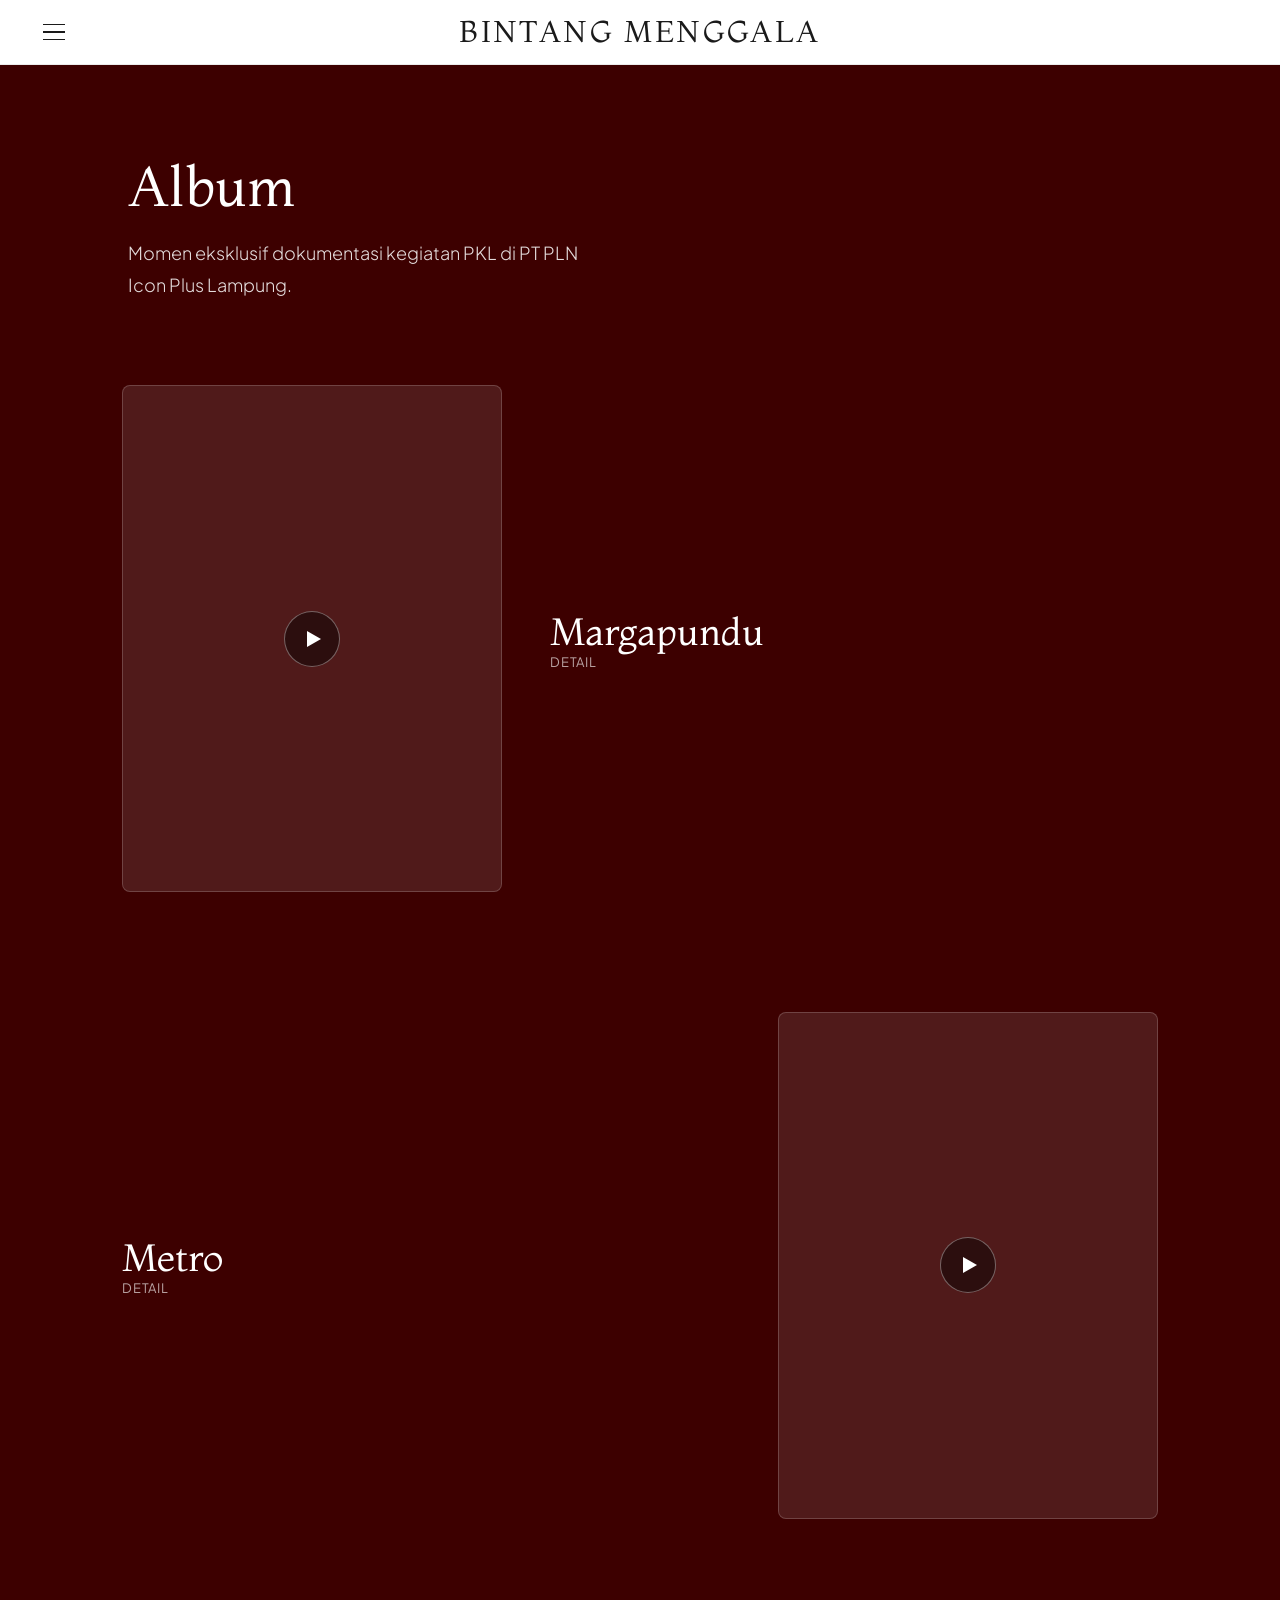
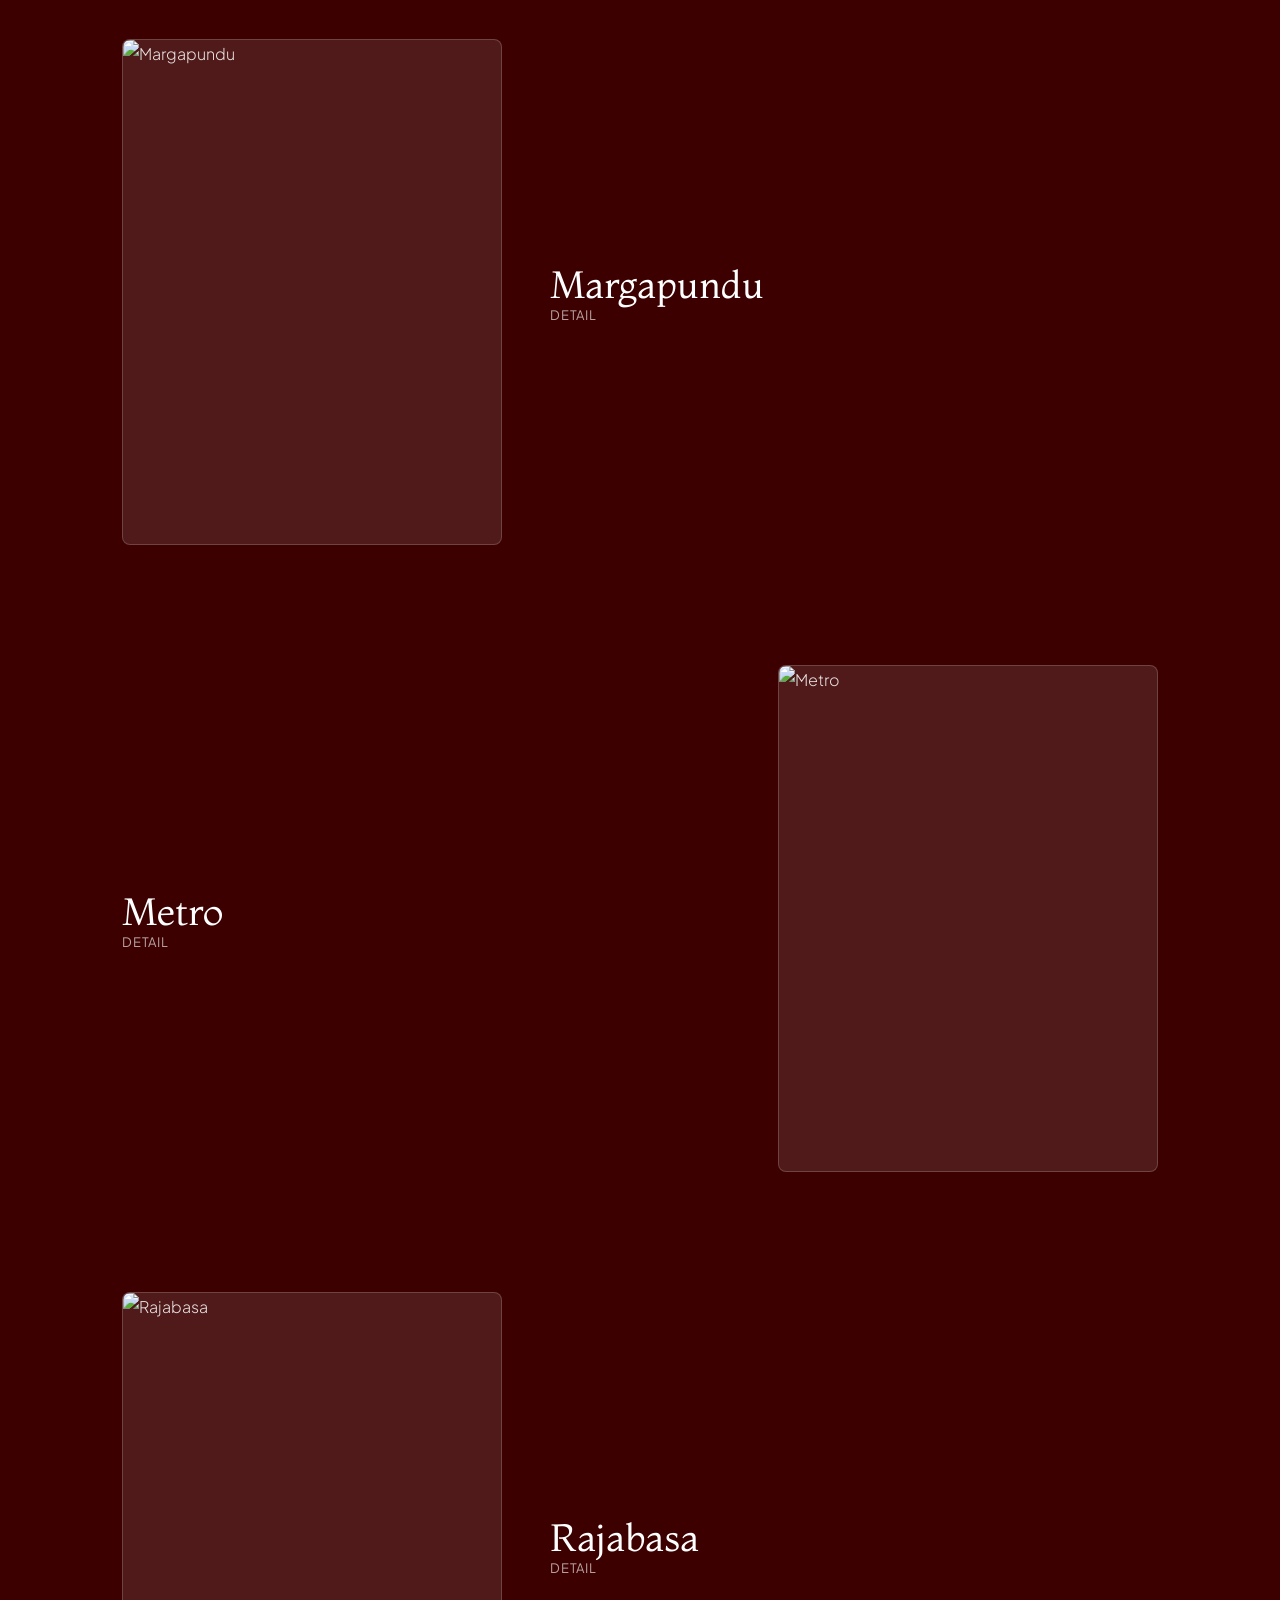
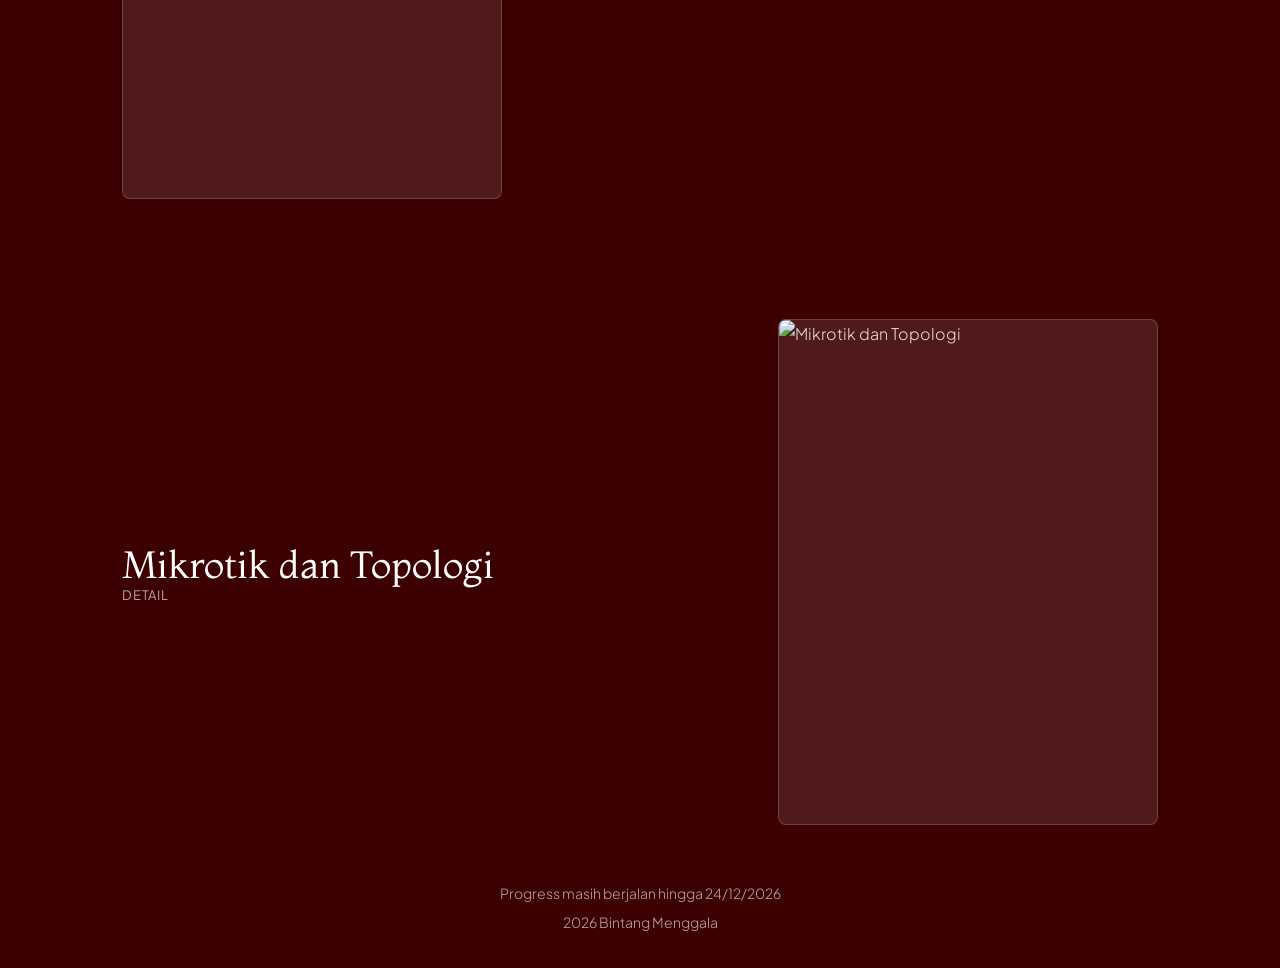
==== commit 9bbde2e8: "Add files via upload" ====
--- a/album.html
+++ b/album.html
@@ -2,28 +2,18 @@
 <html lang="id">
 <head>
 <meta charset="UTF-8">
-<meta http-equiv="Content-Security-Policy" content="default-src 'self'; base-uri 'self'; object-src 'none'; script-src 'self' 'unsafe-inline'; style-src 'self' 'unsafe-inline' https://fonts.googleapis.com; font-src 'self' https://fonts.gstatic.com data:; img-src 'self' https://res.cloudinary.com data: blob:; media-src 'self' https://res.cloudinary.com blob:; connect-src 'self' https://docs.google.com https://*.google.com https://res.cloudinary.com; form-action 'self'; upgrade-insecure-requests">
-<meta name="referrer" content="strict-origin-when-cross-origin">
-<meta http-equiv="X-Content-Type-Options" content="nosniff">
-
 <meta name="viewport" content="width=device-width, initial-scale=1.0">
-<meta name="theme-color" content="#3D0000">
 <title>Album - PKL Bintang Menggala 2026</title>
-<meta property="og:type" content="website">
-<meta property="og:title" content="Album - PKL Bintang Menggala 2026">
-<meta property="og:description" content="Galeri dokumentasi foto dan video Praktik Kerja Lapangan Bintang Menggala.">
-
 <meta name="description" content="Album foto dan video dokumentasi Praktik Kerja Lapangan Bintang Menggala di PT Indonesia Comnets Plus KP. Lampung.">
 <link rel="preconnect" href="https://res.cloudinary.com">
 <link rel="preconnect" href="https://fonts.googleapis.com">
 <link rel="preconnect" href="https://fonts.gstatic.com" crossorigin>
-<link href="https://fonts.googleapis.com/css2?family=Baskervville:ital@0;1&family=Plus+Jakarta+Sans:wght@300;400;500&display=swap" rel="stylesheet">
+<link href="https://fonts.googleapis.com/css2?family=Montaga&family=Plus+Jakarta+Sans:wght@300;400;500&display=swap" rel="stylesheet">
 <link rel="stylesheet" href="css/site.css">
 <link rel="stylesheet" href="css/album.css">
 <script src="menu.js" defer></script>
 </head>
 <body>
-<a class="skip-link" href="#main">Lewati ke konten</a>
 <header class="site-header">
 <div class="header-bar">
 <button type="button" class="menu-toggle" aria-label="Buka menu" aria-expanded="false" aria-controls="site-nav">
@@ -57,133 +47,115 @@
 </li>
 </ul>
 </nav>
-<main id="main">
+
+<main>
 <section class="page-hero">
 <div class="page-hero-inner">
 <h1>Album</h1>
-<p class="page-hero-lead">Momen kegiatan PKL di PT. Indonesia Comnets Plus KP. Lampung.</p>
+<p class="page-hero-lead">Momen eksklusif dokumentasi kegiatan PKL di PT PLN Icon Plus Lampung.</p>
 </div>
 </section>
+
 <section class="showcase-section">
-<div class="showcase-container" id="album-showcase"></div>
-<div class="album-photo-grid" id="album-photo-grid"></div>
+<div class="showcase-container" id="album-showcase">
+<!-- Konten di-generate lewat Javascript -->
+</div>
 </section>
 </main>
+
 <footer class="site-footer">
 <p>Progress masih berjalan hingga 24/12/2026</p>
 <p>2026 Bintang Menggala</p>
 </footer>
+
 <script src="data-album.js"></script>
 <script src="script.js"></script>
 <script>
-function escHtml(s){return String(s==null?"":s).replace(/&/g,"&amp;").replace(/</g,"&lt;").replace(/>/g,"&gt;").replace(/"/g,"&quot;").replace(/'/g,"&#39;");}
-function escAttr(s){return escHtml(s).replace(/`/g,"&#96;");}
-function safeMediaUrl(url){try{var u=new URL(String(url||"").trim(),location.href);if(u.protocol!=="https:")return"";var h=u.hostname.toLowerCase();if(h==="res.cloudinary.com"||h.endsWith(".cloudinary.com"))return u.href;return"";}catch(e){return"";}}
-document.addEventListener("DOMContentLoaded",function(){
-  if(typeof albumData==="undefined")return;
-  var showcase=document.getElementById("album-showcase");
-  var grid=document.getElementById("album-photo-grid");
-  var videos=albumData.filter(function(i){return i.type==="video";});
-  var photos=albumData.filter(function(i){return i.type!=="video";});
+document.addEventListener("DOMContentLoaded", () => {
+    const e = document.getElementById("album-showcase");
+    if (!e || typeof albumData === "undefined") return;
 
-  if(showcase){
-    var frag=document.createDocumentFragment();
-    videos.forEach(function(item,a){
-      var src=safeMediaUrl(item.src);
-      if(!src)return;
-      var s=document.createElement("article");
-      s.className="showcase-item";
-      var poster="";
-      if(src.indexOf("cloudinary.com")!==-1){
-        poster=src.split("#")[0].split("?")[0]
-          .replace("/video/upload/","/video/upload/so_0,w_600,h_800,c_fill,f_jpg,q_auto/")
-          .replace(/\.mp4$/i,".jpg");
-      }
-      var o='<div class="showcase-media"><video muted loop playsinline'+(poster?' poster="'+escAttr(poster)+'"':'')+' data-src="'+escAttr(src)+'"></video><div class="custom-play-btn"><div class="play-icon"></div></div></div>';
-      s.innerHTML=o+'<div class="showcase-content"><div class="showcase-head"><h2 class="showcase-title">'+escHtml(item.title)+'</h2><button type="button" class="showcase-toggle" aria-expanded="false">Detail</button></div><div class="showcase-desc-wrapper"><div class="showcase-desc-inner"><p class="showcase-desc">'+escHtml(item.desc)+'</p></div></div></div>';
-      frag.appendChild(s);
+    const t = document.createDocumentFragment();
+    albumData.forEach((item, a) => {
+        const s = document.createElement("article");
+        s.className = "showcase-item";
+        let o = "";
+        if (item.type === "video") {
+            const poster = item.src.includes("cloudinary.com")
+                ? item.src.split("#")[0].split("?")[0].replace(/\.[^/.]+$/, ".jpg").replace("/upload/", "/upload/so_1.0,f_auto,q_auto/")
+                : null;
+            o = `<div class="showcase-media"><video muted loop playsinline ${poster ? `poster="${poster}"` : ""} data-src="${item.src}" onloadeddata="this.classList.add('is-loaded')"></video><div class="custom-play-btn"><div class="play-icon"></div></div></div>`;
+        } else {
+            o = a === 0
+                ? `<div class="showcase-media"><img src="${item.src}" alt="${item.title}" fetchpriority="high" decoding="async" onload="this.classList.add('is-loaded')"></div>`
+                : `<div class="showcase-media"><img src="${item.src}" alt="${item.title}" loading="lazy" decoding="async" onload="this.classList.add('is-loaded')"></div>`;
+        }
+        s.innerHTML = `${o}<div class="showcase-content"><h2 class="showcase-title">${item.title}</h2><button class="showcase-toggle" aria-expanded="false">Detail</button><div class="showcase-desc-wrapper"><div class="showcase-desc-inner"><p class="showcase-desc">${item.desc}</p></div></div></div>`;
+        t.appendChild(s);
     });
-    showcase.appendChild(frag);
-  }
+    e.appendChild(t);
 
-  if(grid){
-    var gfrag=document.createDocumentFragment();
-    photos.forEach(function(item,i){
-      var src=safeMediaUrl(item.src);
-      if(!src)return;
-      var fig=document.createElement("figure");
-      fig.className="album-grid-item";
-      fig.innerHTML='<div class="album-grid-media"><img src="'+escAttr(src)+'" alt="'+escAttr(item.title)+'" loading="lazy" decoding="async" width="600" height="750"></div><figcaption class="album-grid-caption"><span class="album-grid-title">'+escHtml(item.title)+'</span><span class="album-grid-desc">'+escHtml(item.desc||'')+'</span></figcaption>';
-      gfrag.appendChild(fig);
+    const items = document.querySelectorAll(".showcase-item");
+    if ("IntersectionObserver" in window) {
+        const obs = new IntersectionObserver((entries) => {
+            entries.forEach((entry) => {
+                if (entry.isIntersecting) entry.target.classList.add("is-visible");
+            });
+        }, { rootMargin: "0px 0px -15% 0px", threshold: 0.1 });
+        items.forEach((el) => obs.observe(el));
+    } else {
+        items.forEach((el) => el.classList.add("is-visible"));
+    }
+
+    document.querySelectorAll(".showcase-toggle").forEach((btn) => {
+        btn.addEventListener("click", function () {
+            const item = this.closest(".showcase-item");
+            const isExpanded = item.classList.contains("is-expanded");
+            document.querySelectorAll(".showcase-item.is-expanded").forEach((el) => {
+                el.classList.remove("is-expanded");
+                el.querySelector(".showcase-toggle").setAttribute("aria-expanded", "false");
+            });
+            item.classList.toggle("is-expanded", !isExpanded);
+            this.setAttribute("aria-expanded", String(!isExpanded));
+        });
     });
-    grid.appendChild(gfrag);
-  }
 
-  var items=document.querySelectorAll(".showcase-item");
-  if("IntersectionObserver" in window){
-    var obs=new IntersectionObserver(function(entries){entries.forEach(function(entry){if(entry.isIntersecting)entry.target.classList.add("is-visible");});},{rootMargin:"0px 0px -15% 0px",threshold:0.1});
-    items.forEach(function(el){obs.observe(el);});
-  }else{items.forEach(function(el){el.classList.add("is-visible");});}
+    const videos = document.querySelectorAll(".showcase-media video[data-src]");
+    if ("IntersectionObserver" in window) {
+        const vObs = new IntersectionObserver((entries) => {
+            entries.forEach((entry) => {
+                if (entry.isIntersecting) {
+                    const video = entry.target;
+                    if (!video.querySelector("source")) {
+                        video.src = video.dataset.src;
+                        video.load();
+                        video.play().then(() => {
+                            video.parentElement.classList.add("playing");
+                        }).catch(() => {});
+                    }
+                } else {
+                    entry.target.pause();
+                    entry.target.parentElement.classList.remove("playing");
+                }
+            });
+        }, { threshold: 0.5 });
+        videos.forEach((v) => vObs.observe(v));
+    }
 
-  document.querySelectorAll(".showcase-toggle").forEach(function(btn){
-    btn.addEventListener("click",function(){
-      var item=this.closest(".showcase-item");
-      var isExpanded=item.classList.contains("is-expanded");
-      document.querySelectorAll(".showcase-item.is-expanded").forEach(function(el){
-        el.classList.remove("is-expanded");
-        el.querySelector(".showcase-toggle").setAttribute("aria-expanded","false");
-      });
-      item.classList.toggle("is-expanded",!isExpanded);
-      this.setAttribute("aria-expanded",String(!isExpanded));
+    document.querySelectorAll(".showcase-media").forEach((media) => {
+        const video = media.querySelector("video");
+        if (video) {
+            media.addEventListener("click", (ev) => {
+                if (ev.target.closest(".custom-play-btn") || video.paused) {
+                    video.play();
+                    media.classList.add("playing");
+                } else {
+                    video.pause();
+                    media.classList.remove("playing");
+                }
+            });
+        }
     });
-  });
-
-  var vids=document.querySelectorAll(".showcase-media video[data-src]");
-  vids.forEach(function(v){
-    if(v.getAttribute("poster")){
-      var pre=new Image();
-      pre.src=v.getAttribute("poster");
-    }
-  });
-  if("IntersectionObserver" in window){
-    var vObs=new IntersectionObserver(function(entries){
-      entries.forEach(function(entry){
-        var video=entry.target;
-        if(entry.isIntersecting){
-          if(!video.getAttribute("src")&&video.dataset.src){
-            var safe=safeMediaUrl(video.dataset.src);
-            if(!safe)return;
-            video.src=safe;
-            video.load();
-            video.play().then(function(){video.parentElement.classList.add("playing");}).catch(function(){});
-          }
-        }else{
-          video.pause();
-          if(video.parentElement)video.parentElement.classList.remove("playing");
-        }
-      });
-    },{threshold:0.25, rootMargin:"100px 0px"});
-    vids.forEach(function(v){vObs.observe(v);});
-  }else{
-    vids.forEach(function(video){
-      var safe=safeMediaUrl(video.dataset.src);
-      if(safe){video.src=safe;video.load();}
-    });
-  }
-  document.querySelectorAll(".showcase-media").forEach(function(media){
-    var video=media.querySelector("video");
-    if(video){
-      media.addEventListener("click",function(ev){
-        if(ev.target.closest(".custom-play-btn")||video.paused){
-          video.play();
-          media.classList.add("playing");
-        }else{
-          video.pause();
-          media.classList.remove("playing");
-        }
-      });
-    }
-  });
 });
 </script>
 </body>
--- a/css/site.css
+++ b/css/site.css
@@ -7,7 +7,7 @@
     --line: rgba(255, 255, 255, 0.18);
     --hover: rgba(255, 255, 255, 0.08);
     --ease: cubic-bezier(0.22, 1, 0.36, 1);
-    --font-display: 'Baskervville', serif;
+    --font-display: 'Montaga', serif;
     --font-body: 'Plus Jakarta Sans', sans-serif;
     --fs-small: 0.875rem;
     --fs-body: 1rem;
@@ -180,7 +180,7 @@
     display: none;
 }
 .site-footer {
-    padding: 64px var(--gutter) 72px;
+    padding: 24px var(--gutter) 32px;
     text-align: center;
     font-size: var(--fs-small);
     color: var(--text-muted);
@@ -224,3 +224,23 @@
     left: 8px;
     top: 8px;
 }
+
+@media (max-width: 768px) {
+    .header-bar {
+        display: grid;
+        grid-template-columns: 44px 1fr 44px;
+        align-items: center;
+        padding-inline: 12px;
+    }
+    .menu-toggle {
+        position: static;
+        transform: none;
+        justify-self: start;
+    }
+    .site-title {
+        font-size: 1.15rem;
+        letter-spacing: 0.04em;
+        justify-self: center;
+        white-space: nowrap;
+    }
+}
--- a/css/album.css
+++ b/css/album.css
@@ -21,7 +21,7 @@
     color: var(--text-soft);
 }
 .showcase-section {
-    padding: 20px 0 120px;
+    padding: 20px 0 32px;
 }
 .showcase-container {
     display: flex;
@@ -231,7 +231,7 @@
 .album-photo-grid {
     max-width: calc(64rem + (var(--gutter) * 2));
     margin: clamp(48px, 6vw, 80px) auto 0;
-    padding: 0 var(--gutter) clamp(48px, 6vw, 80px);
+    padding: 0 var(--gutter) clamp(20px, 2.5vw, 36px);
     display: grid;
     grid-template-columns: repeat(4, minmax(0, 1fr));
     gap: 32px 20px;
